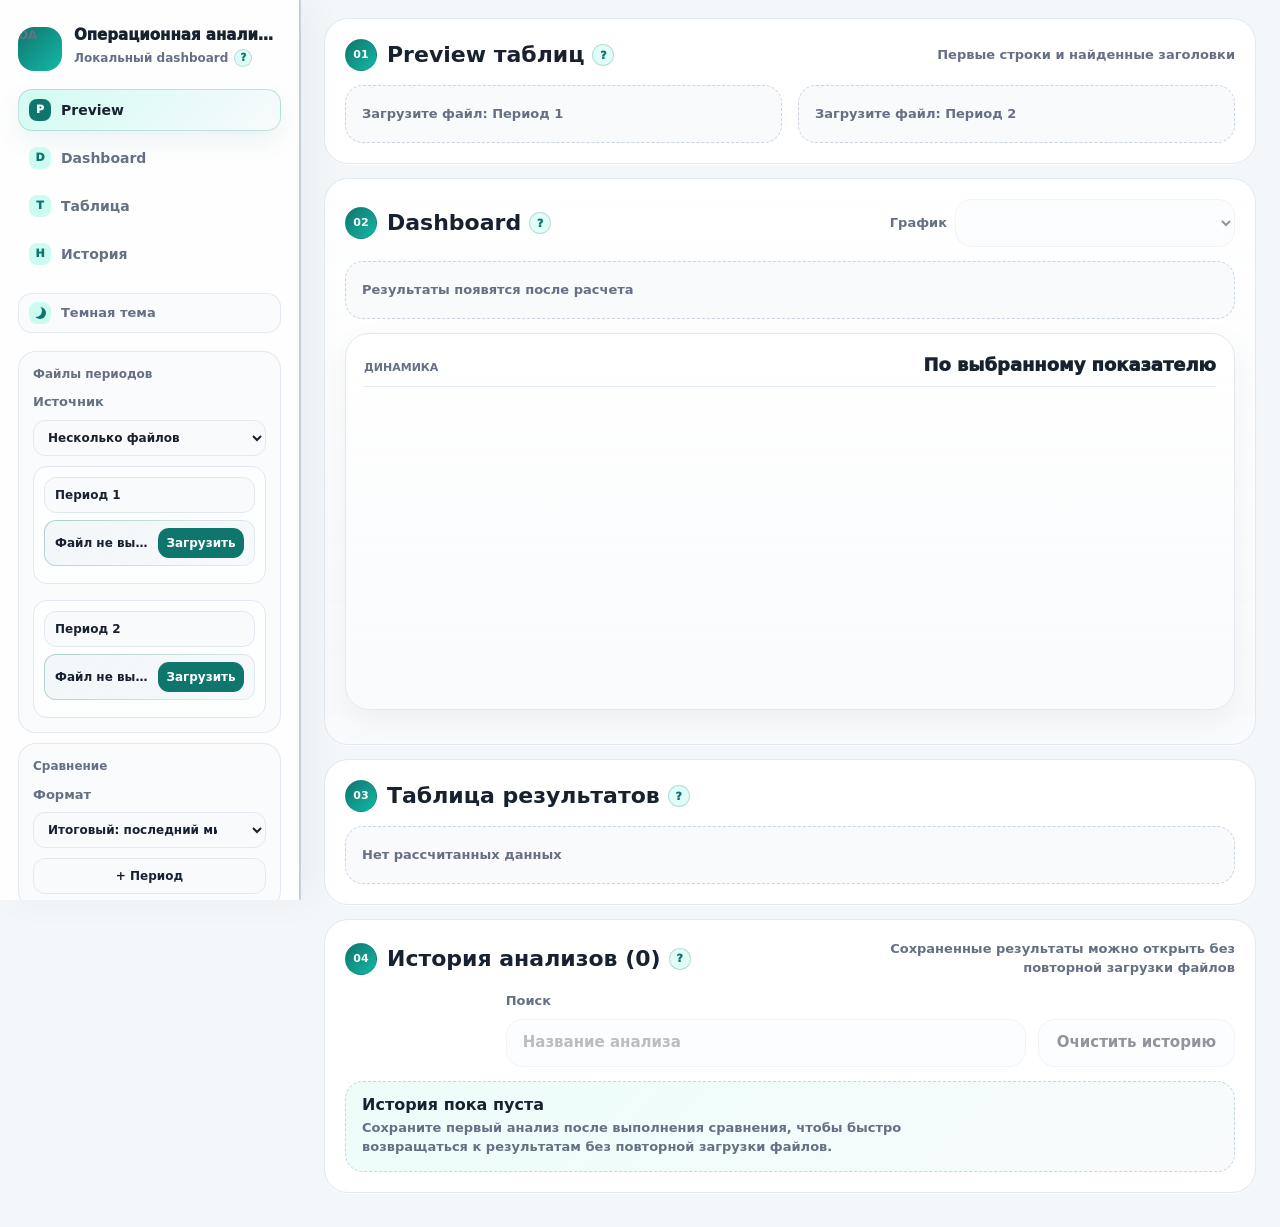
==== index.html @ 6dcdeade "feat(periods): собрал виртуальные периоды из одного файла Добавлен periodBuilder для группировки стр" ====
<!doctype html>
<html lang="ru">
  <head>
    <meta charset="UTF-8" />
    <meta name="viewport" content="width=device-width, initial-scale=1.0" />
    <title>Операционная аналитика</title>
    <script>
      (function () {
        try {
          if (localStorage.getItem("operationalAnalytics.theme") === "dark") {
            document.documentElement.classList.add("theme-dark");
          }
        } catch (_error) {}
      })();
    </script>
    <link rel="stylesheet" href="./style.css" />
    <script src="./vendor/xlsx.full.min.js" defer></script>
    <script src="./vendor/chart.umd.min.js" defer></script>
    <script src="./vendor/exceljs.min.js" defer></script>
    <script src="./src/appState.js" defer></script>
    <script src="./src/historyStore.js" defer></script>
    <script src="./src/normalizers.js" defer></script>
    <script src="./src/excelReader.js" defer></script>
    <script src="./src/periodBuilder.js" defer></script>
    <script src="./src/comparator.js" defer></script>
    <script src="./src/analytics.js" defer></script>
    <script src="./src/exporters.js" defer></script>
    <script src="./src/charts.js" defer></script>
    <script src="./src/ui.js" defer></script>
    <script src="./src/motion.js" defer></script>
    <script src="./src/navigation.js" defer></script>
    <script src="./src/sidebarResize.js" defer></script>
    <script src="./src/theme.js" defer></script>
    <script src="./main.js" defer></script>
  </head>
  <body>
    <div class="app-layout">
      <aside class="app-sidebar" aria-label="Навигация по приложению">
        <div class="sidebar-brand">
          <span class="brand-mark">OA</span>
          <div>
            <strong>Операционная аналитика</strong>
            <span class="sidebar-brand__meta">
              <span>Локальный dashboard</span>
              <button class="sidebar-info-button" type="button" aria-label="О приложении">
                ?
                <span class="sidebar-info-tooltip" role="tooltip">
                  Сравнивайте показатели между несколькими Excel-периодами без загрузки данных в сеть.
                </span>
              </button>
            </span>
          </div>
        </div>

        <nav class="sidebar-nav" aria-label="Разделы">
          <a href="#previewSection" class="sidebar-link">
            <span class="sidebar-link__icon">P</span>
            Preview
          </a>
          <a href="#dashboardSection" class="sidebar-link">
            <span class="sidebar-link__icon">D</span>
            Dashboard
          </a>
          <a href="#resultsSection" class="sidebar-link">
            <span class="sidebar-link__icon">T</span>
            Таблица
          </a>
          <a href="#historySection" class="sidebar-link">
            <span class="sidebar-link__icon">H</span>
            История
          </a>
        </nav>

        <button id="themeToggle" class="theme-toggle" type="button" aria-pressed="false">
          <span class="theme-toggle__icon" aria-hidden="true"></span>
          <span id="themeToggleLabel">Темная тема</span>
        </button>

        <div class="sidebar-control-stack" aria-label="Управление анализом">
          <section class="sidebar-control-card sidebar-upload-card" aria-label="Файлы периодов">
            <span class="sidebar-panel__label">Файлы периодов</span>
            <label class="field sidebar-field">
              <span>Источник</span>
              <select id="periodSourceModeSelect">
                <option value="multiFile">Несколько файлов</option>
                <option value="singleFile">Один файл</option>
              </select>
            </label>
            <div id="periodList" class="period-list sidebar-period-list"></div>
          </section>

          <section class="sidebar-control-card" aria-label="Настройки сравнения">
            <span class="sidebar-panel__label">Сравнение</span>
            <label class="field sidebar-field">
              <span>Формат</span>
              <select id="comparisonModeSelect">
                <option value="endpoint">Итоговый: последний минус первый</option>
                <option value="sequential">Последовательный: каждый к предыдущему</option>
              </select>
            </label>
            <button id="addPeriodButton" class="button button-secondary" type="button">+ Период</button>
          </section>

          <section id="mapperSection" class="sidebar-control-card sidebar-mapping-card" aria-label="Сопоставление колонок">
            <span class="sidebar-panel__label">Сопоставление</span>
            <div id="mapperControls" class="mapper-controls">
              <div class="empty-state">Загрузите периоды для выбора объекта</div>
            </div>

            <div class="metric-toolbar">
              <button id="addMetricButton" class="button button-secondary" type="button" disabled>
                + Показатель
              </button>
            </div>

            <div id="metricList" class="metric-list empty-state">
              После выбора объекта добавьте показатель
            </div>
          </section>

          <section class="sidebar-control-card" aria-label="Расчет и проверки">
            <span class="sidebar-panel__label">Расчет</span>
            <button id="analyzeButton" class="button button-primary" type="button" disabled>
              Сравнить
            </button>
            <div id="warningsPanel" class="data-quality-inline" data-variant="inline-quality">
              Проверок пока нет
            </div>
          </section>

          <section class="sidebar-control-card sidebar-filter-card" aria-label="Глобальные фильтры">
            <span class="sidebar-panel__label">Фильтры</span>
            <label class="field sidebar-field">
              <span>Динамика графика</span>
              <select id="globalImpactFilter" disabled>
                <option value="all">Все изменения</option>
                <option value="good">Только улучшения</option>
                <option value="bad">Только ухудшения</option>
              </select>
            </label>
            <div class="filter-range">
              <label class="field sidebar-field">
                <span>От</span>
                <input id="globalDeltaMinFilter" type="text" inputmode="decimal" placeholder="-10" disabled />
              </label>
              <label class="field sidebar-field">
                <span>До</span>
                <input id="globalDeltaMaxFilter" type="text" inputmode="decimal" placeholder="10" disabled />
              </label>
            </div>
            <label class="field sidebar-field">
              <span>Сотрудник / объект</span>
              <input id="globalObjectSearch" type="text" placeholder="Имя, логин, команда" autocomplete="off" disabled />
            </label>
            <label class="field sidebar-field">
              <span>Подразделение</span>
              <input id="globalDepartmentSearch" type="text" placeholder="Любое поле строки" autocomplete="off" disabled />
            </label>
            <div id="globalFilterStatus" class="filter-status">Фильтры появятся после расчета</div>
            <button id="resetGlobalFiltersButton" class="button button-secondary" type="button" disabled>
              Сбросить фильтры
            </button>
          </section>

          <section class="sidebar-control-card" aria-label="Действия с отчетом">
            <span class="sidebar-panel__label">Отчет</span>
            <div class="results-actions sidebar-actions">
              <button id="exportCsvButton" class="button button-secondary" type="button" disabled>
                CSV
              </button>
              <button id="exportExcelButton" class="button button-secondary" type="button" disabled>
                Excel
              </button>
              <button id="saveAnalysisButton" class="button button-secondary" type="button" disabled>
                Сохранить анализ
              </button>
            </div>
          </section>
        </div>

      </aside>

      <button class="sidebar-resize-handle" type="button" aria-label="Изменить ширину боковой панели"></button>

      <div class="app-main">
        <main class="app-shell">
          <section id="previewSection" class="workspace-section preview-grid" aria-labelledby="previewTitle">
        <div class="section-title section-title--wide">
          <div class="step-heading">
            <span class="step-index">01</span>
            <div class="title-with-help">
              <h2 id="previewTitle">Preview таблиц</h2>
              <button class="help-button" type="button" aria-label="Подсказка: preview таблиц">
                ?
                <span class="help-tooltip" role="tooltip">Проверьте, что заголовки и первые строки считались корректно. Если таблица выглядит странно, проверьте исходный файл.</span>
              </button>
            </div>
          </div>
          <span class="section-subtitle">Первые строки и найденные заголовки</span>
        </div>
        <div id="previewList" class="preview-list"></div>
          </section>

          <section id="dashboardSection" class="workspace-section dashboard-layout" aria-labelledby="dashboardTitle">
        <div class="section-title section-title--wide">
          <div class="step-heading">
            <span class="step-index">02</span>
            <div class="title-with-help">
              <h2 id="dashboardTitle">Dashboard</h2>
              <button class="help-button" type="button" aria-label="Подсказка: dashboard">
                ?
                <span class="help-tooltip" role="tooltip">Здесь показана сводка по расчету: ключевые числа, график, лучшая и худшая динамика. График можно переключать по показателям.</span>
              </button>
            </div>
          </div>
          <label class="field field-inline">
            <span>График</span>
            <select id="chartMetricSelect" disabled></select>
          </label>
        </div>
        <div id="summaryCards" class="summary-grid empty-state">Результаты появятся после расчета</div>
        <div class="chart-panel">
          <div class="chart-panel__header">
            <span>Динамика</span>
            <strong>По выбранному показателю</strong>
          </div>
          <canvas id="deltaChart" height="120"></canvas>
        </div>
        <div id="moversPanel" class="movers-grid"></div>
          </section>

          <section id="resultsSection" class="workspace-section" aria-labelledby="resultsTitle">
        <div class="section-title">
          <div class="step-heading">
            <span class="step-index">03</span>
            <div class="title-with-help">
              <h2 id="resultsTitle">Таблица результатов</h2>
              <button class="help-button" type="button" aria-label="Подсказка: таблица результатов">
                ?
                <span class="help-tooltip" role="tooltip">Детальная таблица по каждому объекту сравнения. Здесь доступны экспорт CSV, Excel и сохранение анализа.</span>
              </button>
            </div>
          </div>
        </div>
        <div id="resultsTable" class="results-panel empty-state">Нет рассчитанных данных</div>
          </section>

          <section id="historySection" class="workspace-section history-layout" aria-labelledby="historyTitle">
        <div class="section-title section-title--wide">
          <div class="step-heading">
            <span class="step-index">04</span>
            <div class="title-with-help">
              <h2 id="historyTitle">История анализов</h2>
              <button class="help-button" type="button" aria-label="Подсказка: история анализов">
                ?
                <span class="help-tooltip" role="tooltip">Сохраняйте готовые анализы, чтобы открывать результаты без повторной загрузки Excel-файлов.</span>
              </button>
            </div>
          </div>
          <span class="section-subtitle">Сохраненные результаты можно открыть без повторной загрузки файлов</span>
        </div>

        <div class="history-toolbar">
          <label class="field history-search-field">
            <span>Поиск</span>
            <input id="historySearchInput" type="text" placeholder="Название анализа" autocomplete="off" />
          </label>
          <button id="clearHistoryButton" class="button button-secondary" type="button" disabled>
            Очистить историю
          </button>
        </div>

        <div id="historyList" class="history-list empty-state">
          Сохраненные анализы появятся здесь после расчета и сохранения результата.
        </div>
          </section>
        </main>
      </div>
    </div>

    <div id="saveAnalysisModal" class="modal-backdrop" hidden>
      <form id="saveAnalysisForm" class="modal-card" role="dialog" aria-modal="true" aria-labelledby="saveAnalysisTitle">
        <div class="modal-header">
          <div>
            <h2 id="saveAnalysisTitle">Сохранить анализ</h2>
            <p id="saveAnalysisDescription">Название поможет быстрее найти результат в истории.</p>
          </div>
          <button id="saveAnalysisCloseButton" class="modal-close" type="button" aria-label="Закрыть">×</button>
        </div>

        <label class="field">
          <span>Название анализа</span>
          <input id="saveAnalysisNameInput" type="text" autocomplete="off" />
        </label>

        <div class="modal-actions">
          <button id="saveAnalysisCancelButton" class="button button-secondary" type="button">Отмена</button>
          <button id="saveAnalysisSubmitButton" class="button button-primary" type="submit">Сохранить</button>
        </div>
      </form>
    </div>
  </body>
</html>
---- style.css ----
:root {
  --bg: #f4f7f9;
  --card: #ffffff;
  --card-soft: #f8fafc;
  --primary: #0f766e;
  --primary-soft: #ccfbf1;
  --primary-bright: #14b8a6;
  --text: #18212f;
  --text-secondary: #667085;
  --border: #e2e8f0;
  --success: #16a34a;
  --danger: #e11d48;
  --warning: #f59e0b;
  --neutral: #94a3b8;
  --radius-xl: 24px;
  --radius-lg: 18px;
  --radius-md: 14px;
  --shadow-soft: 0 18px 44px rgba(24, 33, 47, 0.06);
  --container: 1480px;
  --sidebar-width: 300px;
  --sidebar-min-width: 250px;
  --sidebar-max-width: 420px;
  --ease: 0.16s ease;
  --ease-premium: cubic-bezier(0.22, 1, 0.36, 1);
}

html.theme-dark {
  color-scheme: dark;
  --bg: #0f141b;
  --card: #171d26;
  --card-soft: #111821;
  --primary: #14b8a6;
  --primary-soft: rgba(20, 184, 166, 0.16);
  --primary-bright: #2dd4bf;
  --text: #eef4f8;
  --text-secondary: #9aa8b7;
  --border: rgba(148, 163, 184, 0.22);
  --success: #22c55e;
  --danger: #fb7185;
  --warning: #fbbf24;
  --neutral: #64748b;
  --shadow-soft: 0 18px 44px rgba(0, 0, 0, 0.26);
}

* {
  box-sizing: border-box;
}

html {
  background: var(--bg);
  scroll-behavior: smooth;
  scroll-padding-top: 24px;
}

body {
  min-height: 100vh;
  margin: 0;
  background-color: var(--bg);
  color: var(--text);
  font-family:
    Inter, system-ui, -apple-system, BlinkMacSystemFont, "Segoe UI", sans-serif;
  line-height: 1.45;
  transition:
    background-color 180ms ease,
    color 160ms ease;
}

button,
input,
select {
  font: inherit;
}

button,
label,
select,
input[type="file"],
.sidebar-link {
  transition:
    border-color var(--ease),
    background-color var(--ease),
    box-shadow var(--ease),
    color var(--ease),
    transform var(--ease),
    opacity var(--ease);
}

.app-layout {
  min-height: 100vh;
}

body.is-sidebar-resizing,
body.is-sidebar-resizing * {
  cursor: ew-resize !important;
  user-select: none;
}

.app-sidebar {
  position: fixed;
  inset: 0 auto 0 0;
  z-index: 30;
  display: grid;
  grid-template-rows: auto auto auto auto;
  align-content: start;
  gap: 18px;
  width: var(--sidebar-width);
  min-width: var(--sidebar-min-width);
  max-width: var(--sidebar-max-width);
  padding: 24px 18px;
  border-right: 1px solid rgba(226, 232, 240, 0.92);
  background: rgba(255, 255, 255, 0.86);
  box-shadow: 12px 0 36px rgba(24, 33, 47, 0.04);
  backdrop-filter: blur(18px);
  overflow-x: hidden;
  overflow-y: auto;
  scrollbar-width: thin;
}

.sidebar-resize-handle {
  position: fixed;
  top: 0;
  left: calc(var(--sidebar-width) - 10px);
  z-index: 39;
  width: 20px;
  height: 100vh;
  padding: 0;
  border: 0;
  background: transparent;
  cursor: ew-resize;
  touch-action: none;
}

.sidebar-resize-handle::before {
  content: "";
  position: absolute;
  inset: 0 auto 0 9px;
  width: 2px;
  height: 100%;
  border-radius: 999px;
  background: rgba(148, 163, 184, 0.42);
  transition:
    background-color 180ms ease,
    opacity 180ms ease,
    width 180ms ease;
}

.sidebar-resize-handle:hover::before,
.sidebar-resize-handle:focus-visible::before,
body.is-sidebar-resizing .sidebar-resize-handle::before {
  width: 3px;
  opacity: 1;
  background: rgba(15, 118, 110, 0.72);
}

.app-main {
  min-width: 0;
  margin-left: var(--sidebar-width);
}

.sidebar-brand {
  position: relative;
  display: grid;
  grid-template-columns: 44px minmax(0, 1fr);
  gap: 12px;
  align-items: center;
  min-width: 0;
}

.brand-mark {
  display: inline-grid;
  place-items: center;
  width: 44px;
  height: 44px;
  border-radius: 16px;
  background: linear-gradient(135deg, var(--primary), var(--primary-bright));
  color: #ffffff;
  font-size: 13px;
  font-weight: 950;
  letter-spacing: 0.02em;
}

.sidebar-brand strong,
.sidebar-brand span {
  display: block;
  overflow: hidden;
  text-overflow: ellipsis;
  white-space: nowrap;
}

.sidebar-brand strong {
  color: var(--text);
  font-size: 15px;
  font-weight: 950;
  line-height: 1.15;
}

.sidebar-brand span {
  margin-top: 3px;
  color: var(--text-secondary);
  font-size: 12px;
  font-weight: 750;
}

.sidebar-brand__meta {
  display: inline-flex !important;
  align-items: center;
  gap: 6px;
  max-width: 100%;
  margin-top: 3px;
  overflow: visible !important;
  white-space: nowrap;
}

.sidebar-brand__meta > span {
  min-width: 0;
  margin-top: 0;
}

.sidebar-info-button {
  display: inline-grid;
  flex: 0 0 auto;
  place-items: center;
  width: 18px;
  height: 18px;
  padding: 0;
  border: 1px solid rgba(15, 118, 110, 0.22);
  border-radius: 50%;
  background: rgba(204, 251, 241, 0.68);
  color: var(--primary);
  font-size: 10px;
  font-weight: 950;
  line-height: 1;
  cursor: help;
}

.sidebar-info-button:hover,
.sidebar-info-button:focus-visible {
  border-color: rgba(15, 118, 110, 0.34);
  background: var(--primary-soft);
  box-shadow: 0 0 0 4px rgba(15, 118, 110, 0.08);
  outline: none;
}

.sidebar-info-tooltip {
  position: absolute;
  top: calc(100% + 9px);
  left: 0;
  right: 0;
  z-index: 45;
  display: block;
  width: 100%;
  max-width: 100%;
  margin-top: 0 !important;
  padding: 10px 12px;
  border: 1px solid rgba(226, 232, 240, 0.95);
  border-radius: 14px;
  background: rgba(255, 255, 255, 0.98);
  box-shadow: 0 16px 34px rgba(24, 33, 47, 0.12);
  color: var(--text-secondary);
  font-size: 12px;
  font-weight: 750;
  line-height: 1.4;
  opacity: 0;
  overflow: visible !important;
  pointer-events: none;
  text-align: left;
  text-overflow: clip !important;
  transform: translateY(-4px);
  white-space: normal !important;
  transition:
    opacity 180ms var(--ease-premium),
    transform 180ms var(--ease-premium);
}

.sidebar-info-button:hover .sidebar-info-tooltip,
.sidebar-info-button:focus .sidebar-info-tooltip,
.sidebar-info-button:focus-visible .sidebar-info-tooltip {
  opacity: 1;
  transform: translateY(0);
}

.sidebar-nav {
  display: grid;
  align-content: start;
  gap: 6px;
  min-width: 0;
}

.sidebar-link {
  display: flex;
  align-items: center;
  gap: 10px;
  min-height: 42px;
  padding: 9px 10px;
  border: 1px solid transparent;
  border-radius: 14px;
  color: var(--text-secondary);
  font-size: 14px;
  font-weight: 850;
  text-decoration: none;
}

.sidebar-link:hover,
.sidebar-link:focus-visible {
  transform: translateY(-1px);
  border-color: rgba(226, 232, 240, 0.96);
  background: var(--card-soft);
  color: var(--text);
  outline: none;
}

.sidebar-link.is-active {
  border-color: rgba(15, 118, 110, 0.2);
  background: linear-gradient(135deg, rgba(204, 251, 241, 0.9), rgba(248, 250, 252, 0.96));
  color: var(--text);
  box-shadow: 0 10px 24px rgba(15, 118, 110, 0.08);
}

.sidebar-link__icon {
  display: inline-grid;
  flex: 0 0 auto;
  place-items: center;
  width: 22px;
  height: 22px;
  border-radius: 8px;
  background: var(--primary-soft);
  color: var(--primary);
  font-size: 11px;
  font-weight: 950;
}

.sidebar-link.is-active .sidebar-link__icon {
  background: var(--primary);
  color: #ffffff;
}

.theme-toggle {
  display: flex;
  align-items: center;
  gap: 10px;
  min-width: 0;
  min-height: 40px;
  padding: 8px 10px;
  border: 1px solid rgba(226, 232, 240, 0.92);
  border-radius: 14px;
  background: rgba(248, 250, 252, 0.82);
  color: var(--text-secondary);
  font-size: 13px;
  font-weight: 850;
  cursor: pointer;
}

.theme-toggle:hover,
.theme-toggle:focus-visible {
  transform: translateY(-1px);
  border-color: rgba(15, 118, 110, 0.24);
  background: var(--card-soft);
  color: var(--text);
  outline: none;
}

.theme-toggle__icon {
  position: relative;
  display: inline-grid;
  flex: 0 0 auto;
  place-items: center;
  width: 22px;
  height: 22px;
  border-radius: 8px;
  background: var(--primary-soft);
  color: var(--primary);
}

.theme-toggle__icon::before {
  content: "";
  width: 12px;
  height: 12px;
  border-radius: 50%;
  background: transparent;
  box-shadow: inset -4px -2px 0 0 currentColor;
}

.theme-toggle[data-theme="dark"] .theme-toggle__icon::before {
  width: 10px;
  height: 10px;
  background: currentColor;
  box-shadow:
    0 -6px 0 -4px currentColor,
    0 6px 0 -4px currentColor,
    6px 0 0 -4px currentColor,
    -6px 0 0 -4px currentColor;
}

.sidebar-control-stack {
  display: grid;
  gap: 10px;
  min-width: 0;
}

.sidebar-control-card {
  display: grid;
  gap: 10px;
  min-width: 0;
  padding: 14px;
  border: 1px solid rgba(226, 232, 240, 0.92);
  border-radius: 18px;
  background: rgba(248, 250, 252, 0.82);
}

.sidebar-field {
  gap: 6px;
}

.sidebar-control-card select,
.sidebar-control-card input[type="text"] {
  min-height: 36px;
  padding: 7px 32px 7px 10px;
  border-radius: 12px;
  font-size: 12px;
  font-weight: 760;
}

.sidebar-control-card .button {
  width: 100%;
  min-height: 36px;
  padding: 8px 10px;
  border-radius: 12px;
  font-size: 12px;
}

.sidebar-actions {
  display: grid;
  justify-content: stretch;
  gap: 8px;
  scroll-margin-top: 24px;
}

.sidebar-actions .button {
  min-height: 36px;
}

.sidebar-control-card .data-quality-inline {
  min-height: 0;
  padding: 10px 12px;
  border-radius: 14px;
  font-size: 12px;
}

.filter-range {
  display: grid;
  grid-template-columns: repeat(2, minmax(0, 1fr));
  gap: 8px;
}

.filter-status {
  min-height: 34px;
  padding: 8px 10px;
  border: 1px solid rgba(226, 232, 240, 0.9);
  border-radius: 12px;
  background: rgba(255, 255, 255, 0.72);
  color: var(--text-secondary);
  font-size: 12px;
  font-weight: 850;
}

.sidebar-upload-card {
  gap: 10px;
  overflow: hidden;
}

.sidebar-period-list {
  display: grid;
  grid-template-columns: 1fr;
  gap: 8px;
  min-width: 0;
}

.sidebar-upload-card .sidebar-period-list {
  width: 100%;
  min-width: 0;
  grid-template-columns: minmax(0, 1fr);
}

.sidebar-upload-card .period-card {
  position: relative;
  gap: 7px;
  min-width: 0;
  padding: 10px;
  border-radius: 14px;
  background: rgba(255, 255, 255, 0.72);
  overflow: hidden;
}

.sidebar-upload-card .period-card__top {
  align-items: center;
  justify-content: flex-end;
  gap: 8px;
}

.sidebar-upload-card .period-remove {
  width: 22px;
  height: 22px;
  border-radius: 9px;
  font-size: 10px;
}

.sidebar-upload-card .period-name-field {
  gap: 4px;
}

.sidebar-upload-card .period-name-field span {
  display: none;
  font-size: 11px;
}

.sidebar-upload-card .period-name-field input {
  min-height: 36px;
  min-width: 0;
  padding: 7px 10px;
  border-radius: 12px;
  font-size: 12px;
  font-weight: 760;
}

.sidebar-upload-card .file-drop {
  width: 100%;
  min-width: 0;
  grid-template-columns: minmax(0, 1fr) auto;
  align-items: center;
  gap: 7px;
  min-height: 0;
  padding: 7px 10px;
  border-radius: 12px;
  background:
    linear-gradient(rgba(248, 250, 252, 0.92), rgba(248, 250, 252, 0.92)) padding-box,
    linear-gradient(135deg, rgba(15, 118, 110, 0.34), rgba(226, 232, 240, 0.84)) border-box;
}

.sidebar-upload-card .file-drop--compact .file-drop__label {
  display: none;
}

.sidebar-upload-card .file-drop__hint {
  display: none;
}

.sidebar-upload-card .file-drop strong {
  grid-column: 1;
  grid-row: 1;
  min-width: 0;
  overflow: hidden;
  font-size: 12px;
  font-weight: 760;
  line-height: 1.25;
  text-overflow: ellipsis;
  white-space: nowrap;
}

.sidebar-upload-card .file-drop__button {
  grid-column: 2;
  grid-row: 1;
  min-height: 30px;
  padding: 6px 10px;
  border-radius: 11px;
  font-size: 12px;
  max-width: 86px;
  overflow: hidden;
  text-overflow: ellipsis;
  box-shadow: none;
  white-space: nowrap;
}

.sidebar-upload-card .period-file-actions {
  justify-content: flex-end;
}

.sidebar-upload-card .file-clear-button {
  position: relative;
  display: inline-grid;
  place-items: center;
  width: 24px;
  min-width: 24px;
  height: 24px;
  min-height: 24px;
  padding: 0;
  border-color: #ffe4e6;
  border-radius: 9px;
  background: #fff1f2;
  color: var(--danger);
  font-size: 0;
  line-height: 0;
  overflow: hidden;
}

.sidebar-upload-card .file-clear-button::before,
.sidebar-upload-card .file-clear-button::after {
  content: "";
  position: absolute;
  top: 50%;
  left: 50%;
  width: 10px;
  height: 2px;
  border-radius: 999px;
  background: currentColor;
}

.sidebar-upload-card .file-clear-button::before {
  transform: translate(-50%, -50%) rotate(45deg);
}

.sidebar-upload-card .file-clear-button::after {
  transform: translate(-50%, -50%) rotate(-45deg);
}

.sidebar-upload-card .file-clear-button:disabled {
  display: none;
}

.sidebar-mapping-card {
  gap: 9px;
  overflow: hidden;
}

.sidebar-mapping-card .mapper-controls {
  grid-template-columns: minmax(0, 1fr);
  gap: 7px;
  min-width: 0;
}

.sidebar-mapping-card .field {
  gap: 4px;
  min-width: 0;
}

.sidebar-mapping-card .field span,
.sidebar-mapping-card .metric-name span {
  overflow: hidden;
  color: var(--text-secondary);
  font-size: 11px;
  font-weight: 850;
  line-height: 1.25;
  text-overflow: ellipsis;
  white-space: nowrap;
}

.sidebar-mapping-card select {
  min-height: 36px;
  min-width: 0;
  padding: 7px 32px 7px 10px;
  border-radius: 12px;
  font-size: 12px;
  font-weight: 760;
}

.sidebar-mapping-card .metric-toolbar {
  display: block;
  grid-column: auto;
}

.sidebar-mapping-card .metric-toolbar .button {
  width: 100%;
  min-height: 36px;
  padding: 8px 10px;
  border-radius: 12px;
  font-size: 12px;
}

.sidebar-mapping-card .metric-list {
  gap: 7px;
  min-width: 0;
}

.sidebar-mapping-card .metric-list:not(.empty-state) {
  max-height: min(420px, 45vh);
  padding-right: 2px;
  overflow: auto;
  overscroll-behavior: contain;
  scrollbar-width: thin;
}

.sidebar-mapping-card .empty-state {
  min-height: 0;
  padding: 9px 10px;
  border-radius: 12px;
  font-size: 12px;
  line-height: 1.35;
}

.sidebar-mapping-card .metric-row,
.sidebar-mapping-card .metric-row--multi {
  position: relative;
  grid-template-columns: minmax(0, 1fr);
  gap: 7px;
  padding: 10px;
  border-radius: 14px;
  background: rgba(255, 255, 255, 0.72);
  box-shadow: none;
}

.sidebar-mapping-card .metric-row:hover {
  --hover-y: 0px;
  transform: none;
  box-shadow: none;
}

.sidebar-mapping-card .metric-columns {
  grid-template-columns: minmax(0, 1fr);
  gap: 7px;
}

.sidebar-mapping-card .metric-name {
  gap: 5px;
  padding-right: 38px;
}

.sidebar-mapping-card .metric-name strong {
  min-height: 34px;
  padding: 8px 9px;
  border-radius: 12px;
  background: rgba(204, 251, 241, 0.72);
  font-size: 12px;
  line-height: 1.25;
}

.sidebar-mapping-card .icon-button {
  position: absolute;
  top: 10px;
  right: 10px;
  width: 28px;
  height: 28px;
  border-radius: 12px;
  font-size: 16px;
}

.sidebar-mapping-card .metric-row--invalid {
  border-color: #fecdd3;
  background: #fff7f8;
}

.sidebar-mapping-card .metric-row--invalid .metric-name strong {
  border-color: #fecdd3;
  background: #fff1f2;
  color: #9f1239;
}

.sidebar-panel {
  display: grid;
  gap: 10px;
  min-width: 0;
  padding: 14px;
  border: 1px solid rgba(226, 232, 240, 0.92);
  border-radius: 18px;
  background: var(--card-soft);
}

.sidebar-panel__label {
  color: var(--text-secondary);
  font-size: 12px;
  font-weight: 850;
}

.app-header {
  display: grid;
  grid-template-columns: minmax(0, 1fr);
  gap: 22px;
  width: min(var(--container), calc(100% - 48px));
  margin: 0 auto;
  padding: 30px 0 18px;
}

.hero-copy {
  min-width: 0;
}

.eyebrow,
.section-kicker {
  margin: 0;
  color: var(--text-secondary);
  font-size: 13px;
  font-weight: 800;
  letter-spacing: 0.06em;
  text-transform: uppercase;
}

.app-header h1 {
  max-width: 920px;
  margin: 4px 0 0;
  font-size: clamp(34px, 4vw, 44px);
  line-height: 1;
  letter-spacing: 0;
}

.hero-lead {
  max-width: 720px;
  margin: 12px 0 0;
  color: var(--text-secondary);
  font-size: clamp(15px, 1.45vw, 18px);
  line-height: 1.45;
}

.hero-panel {
  align-self: end;
  display: grid;
  gap: 12px;
  padding: 22px;
  border: 1px solid rgba(226, 232, 240, 0.9);
  border-radius: var(--radius-xl);
  background: rgba(255, 255, 255, 0.76);
  box-shadow: var(--shadow-soft);
  backdrop-filter: blur(18px);
}

.hero-panel__label {
  color: var(--text-secondary);
  font-size: 13px;
  font-weight: 700;
}

.header-status {
  display: inline-flex;
  align-items: center;
  min-height: 44px;
  width: fit-content;
  max-width: 100%;
  padding: 10px 16px;
  border: 1px solid var(--border);
  border-radius: 999px;
  background: var(--card-soft);
  color: var(--text-secondary);
  font-size: 14px;
  font-weight: 750;
}

.header-status::before {
  content: "";
  width: 8px;
  height: 8px;
  margin-right: 9px;
  border-radius: 50%;
  background: var(--neutral);
}

.header-status.ok {
  color: var(--success);
}

.header-status.ok::before {
  background: var(--success);
  box-shadow: 0 0 0 5px rgba(22, 163, 74, 0.12);
}

.header-status.error {
  color: var(--danger);
}

.header-status.error::before {
  background: var(--danger);
  box-shadow: 0 0 0 5px rgba(225, 29, 72, 0.12);
}

.app-shell {
  display: grid;
  gap: 14px;
  width: min(var(--container), calc(100% - 48px));
  margin: 18px auto 34px;
}

.workspace-section {
  position: relative;
  display: grid;
  gap: 14px;
  scroll-margin-top: 24px;
  padding: clamp(14px, 1.6vw, 20px);
  border: 1px solid rgba(226, 232, 240, 0.95);
  border-radius: var(--radius-xl);
  background: rgba(255, 255, 255, 0.92);
  box-shadow: 0 1px 0 rgba(255, 255, 255, 0.7);
  transition:
    border-color 160ms ease,
    box-shadow 160ms ease,
    background-color 160ms ease;
}

.workspace-section:hover {
  border-color: #cbd5e1;
}

.workspace-section:has(.help-button:hover),
.workspace-section:has(.help-button:focus-visible) {
  z-index: 25;
}

.section-anchor {
  display: block;
  width: 100%;
  height: 1px;
  scroll-margin-top: 24px;
}

.section-title {
  position: relative;
  z-index: 30;
  display: flex;
  align-items: center;
  justify-content: space-between;
  gap: 12px;
  min-width: 0;
}

.section-title--wide {
  grid-column: 1 / -1;
}

.step-heading {
  display: flex;
  align-items: center;
  gap: 10px;
  min-width: 0;
}

.title-with-help {
  display: flex;
  align-items: center;
  gap: 8px;
  min-width: 0;
}

.step-index {
  display: inline-grid;
  flex: 0 0 auto;
  place-items: center;
  width: 32px;
  height: 32px;
  border: 1px solid rgba(15, 118, 110, 0.28);
  border-radius: 50%;
  background: linear-gradient(135deg, var(--primary) 0%, var(--primary-bright) 100%);
  color: #ffffff;
  font-size: 11px;
  font-weight: 900;
}

.section-title h2 {
  margin: 0;
  font-size: clamp(18px, 2vw, 22px);
  line-height: 1.05;
  letter-spacing: 0;
}

.help-button {
  position: relative;
  z-index: 35;
  display: inline-grid;
  flex: 0 0 auto;
  place-items: center;
  width: 22px;
  height: 22px;
  border: 1px solid rgba(15, 118, 110, 0.22);
  border-radius: 50%;
  background: rgba(204, 251, 241, 0.58);
  color: var(--primary);
  font-size: 11px;
  font-weight: 950;
  line-height: 1;
  cursor: help;
}

.help-button:hover,
.help-button:focus-visible {
  transform: translateY(-1px);
  border-color: rgba(15, 118, 110, 0.34);
  background: var(--primary-soft);
  box-shadow: 0 10px 24px rgba(15, 118, 110, 0.1);
  outline: none;
}

.help-tooltip {
  position: absolute;
  top: calc(100% + 12px);
  left: 50%;
  z-index: 120;
  width: min(320px, calc(100vw - 56px));
  padding: 12px 14px;
  border: 1px solid rgba(226, 232, 240, 0.95);
  border-radius: 16px;
  background: var(--card);
  box-shadow: 0 18px 42px rgba(24, 33, 47, 0.13);
  color: var(--text-secondary);
  font-size: 13px;
  font-weight: 750;
  line-height: 1.4;
  opacity: 0;
  pointer-events: none;
  text-align: left;
  transform: translate(-50%, -4px);
  transition:
    opacity 180ms var(--ease-premium),
    transform 180ms var(--ease-premium);
}

.help-tooltip::before {
  content: "";
  position: absolute;
  top: -6px;
  left: 50%;
  width: 10px;
  height: 10px;
  border-left: 1px solid rgba(226, 232, 240, 0.95);
  border-top: 1px solid rgba(226, 232, 240, 0.95);
  background: var(--card);
  transform: translateX(-50%) rotate(45deg);
}

.help-button:hover .help-tooltip,
.help-button:focus .help-tooltip,
.help-button:focus-visible .help-tooltip {
  opacity: 1;
  transform: translate(-50%, 0);
}

.section-subtitle {
  max-width: 420px;
  color: var(--text-secondary);
  font-size: 13px;
  font-weight: 650;
  text-align: right;
}

.upload-grid,
.preview-grid {
  grid-template-columns: repeat(2, minmax(0, 1fr));
}

.upload-grid .section-title {
  grid-column: 1 / -1;
}

.period-toolbar,
.period-list,
.preview-list,
.metric-toolbar {
  grid-column: 1 / -1;
}

.period-toolbar,
.metric-toolbar {
  display: flex;
  align-items: end;
  justify-content: space-between;
  gap: 16px;
}

.comparison-mode-field {
  width: min(100%, 440px);
}

.period-list,
.preview-list {
  display: grid;
  grid-template-columns: repeat(auto-fit, minmax(280px, 1fr));
  gap: 16px;
}

.period-card {
  display: grid;
  gap: 14px;
  min-width: 0;
  padding: 18px;
  border: 1px solid var(--border);
  border-radius: var(--radius-lg);
  background: var(--card-soft);
  transition:
    border-color 160ms ease,
    background-color 160ms ease;
}

.period-card:hover {
  border-color: #cbd5e1;
  background: #fff;
}

.period-card__top {
  display: flex;
  align-items: center;
  justify-content: space-between;
  gap: 12px;
}

.period-badge {
  display: inline-grid;
  place-items: center;
  width: 38px;
  height: 38px;
  border-radius: 14px;
  background: linear-gradient(135deg, var(--primary), var(--primary-bright));
  color: #ffffff;
  font-size: 13px;
  font-weight: 950;
}

.period-remove {
  display: inline-grid;
  place-items: center;
  width: 38px;
  height: 38px;
  border: 1px solid #ffe4e6;
  border-radius: 14px;
  background: #fff1f2;
  color: var(--danger);
  font-size: 20px;
  font-weight: 850;
  cursor: pointer;
}

.period-remove:hover {
  background: #ffe4e6;
}

.period-name-field input {
  background: #fff;
}

.file-drop {
  position: relative;
  display: grid;
  align-content: start;
  gap: 12px;
  min-height: 184px;
  padding: 26px;
  border: 1px solid transparent;
  border-radius: var(--radius-lg);
  background:
    linear-gradient(var(--card-soft), var(--card-soft)) padding-box,
    linear-gradient(135deg, rgba(15, 118, 110, 0.55), rgba(226, 232, 240, 0.92)) border-box;
  cursor: pointer;
}

.file-drop--compact {
  min-height: 168px;
  padding: 20px;
}

.file-drop--compact .file-drop__label {
  font-size: 20px;
}

.file-drop:hover {
  border-color: rgba(15, 118, 110, 0.75);
  background:
    linear-gradient(#fff, #fff) padding-box,
    linear-gradient(135deg, rgba(15, 118, 110, 0.78), rgba(226, 232, 240, 0.96)) border-box;
}

.file-drop:focus-within {
  box-shadow: 0 0 0 4px rgba(15, 118, 110, 0.14);
}

.file-drop input {
  position: absolute;
  inset: 0;
  z-index: 3;
  width: 100%;
  height: 100%;
  opacity: 0;
  cursor: pointer;
}

.file-drop__button {
  position: relative;
  z-index: 1;
  display: inline-flex;
  align-items: center;
  justify-content: center;
  width: fit-content;
  min-height: 40px;
  padding: 9px 14px;
  border-radius: 14px;
  background: var(--primary);
  color: #fff;
  font-size: 14px;
  font-weight: 800;
  box-shadow: 0 10px 24px rgba(15, 118, 110, 0.18);
}

.file-drop__label {
  position: relative;
  z-index: 1;
  font-size: 24px;
  font-weight: 900;
  letter-spacing: 0;
}

.file-drop__hint {
  position: relative;
  z-index: 1;
  color: var(--text-secondary);
  font-size: 15px;
}

.file-drop strong {
  position: relative;
  z-index: 1;
  display: block;
  max-width: 100%;
  overflow: hidden;
  color: var(--text);
  font-size: 14px;
  font-weight: 800;
  text-overflow: ellipsis;
  white-space: nowrap;
}

.period-file-actions {
  display: flex;
  justify-content: flex-end;
}

.file-clear-button {
  min-height: 42px;
  padding: 10px 14px;
  border-radius: 14px;
  font-size: 14px;
}

.preview-panel,
.results-panel,
.warnings-panel,
.chart-panel {
  min-width: 0;
}

.preview-panel,
.results-panel {
  overflow: hidden;
  border: 1px solid var(--border);
  border-radius: var(--radius-lg);
  background: rgba(255, 255, 255, 0.96);
  box-shadow: 0 1px 0 rgba(255, 255, 255, 0.72);
  transition:
    transform 220ms var(--ease-premium),
    border-color 160ms ease,
    box-shadow 160ms ease,
    background-color 160ms ease;
}

.preview-panel:hover,
.results-panel:hover {
  --hover-y: -1px;
  transform: translateY(-1px);
  border-color: #cbd5e1;
  box-shadow: 0 14px 32px rgba(24, 33, 47, 0.045);
}

.table-meta {
  display: flex;
  flex-wrap: wrap;
  gap: 6px;
  padding: 10px 12px;
  border-bottom: 1px solid var(--border);
  background: var(--card-soft);
  color: var(--text-secondary);
  font-size: 12px;
  font-weight: 700;
}

.table-meta span {
  display: inline-flex;
  align-items: center;
  min-height: 24px;
  padding: 4px 8px;
  border-radius: 999px;
  background: var(--card);
}

.table-scroll {
  max-height: 420px;
  overflow: auto;
  overscroll-behavior: contain;
  scroll-behavior: smooth;
  scrollbar-color: #cbd5e1 transparent;
  scrollbar-width: thin;
}

.results-panel .table-scroll {
  max-height: min(70vh, 720px);
  background: #fff;
}

.results-panel .table-meta {
  padding: 10px 14px;
  background:
    linear-gradient(180deg, rgba(248, 250, 252, 0.96), rgba(255, 255, 255, 0.92));
}

.results-panel .table-meta span {
  min-height: 24px;
  padding: 4px 9px;
  border: 1px solid rgba(226, 232, 240, 0.86);
  font-size: 12px;
  font-weight: 850;
}

.table-scroll::-webkit-scrollbar {
  width: 10px;
  height: 10px;
}

.table-scroll::-webkit-scrollbar-thumb {
  border: 3px solid transparent;
  border-radius: 999px;
  background: #cbd5e1;
  background-clip: padding-box;
}

.table-scroll::-webkit-scrollbar-track {
  background: transparent;
}

table {
  width: 100%;
  border-collapse: separate;
  border-spacing: 0;
  font-size: 14px;
}

.preview-table,
.results-table {
  width: max-content;
  min-width: 100%;
  table-layout: auto;
}

.results-table {
  font-size: 13px;
}

th,
td {
  max-width: 300px;
  padding: 10px 12px;
  border-bottom: 1px solid rgba(226, 232, 240, 0.86);
  border-right: 1px solid rgba(226, 232, 240, 0.72);
  text-align: left;
  vertical-align: middle;
}

th:last-child,
td:last-child {
  border-right: 0;
}

.preview-table th,
.preview-table td,
.results-table th,
.results-table td {
  max-width: none;
  overflow-wrap: normal;
  white-space: nowrap;
}

.results-table th,
.results-table td {
  padding: 9px 11px;
  border-bottom-color: rgba(226, 232, 240, 0.78);
  border-right-color: rgba(226, 232, 240, 0.64);
}

.preview-table th:first-child,
.preview-table td:first-child,
.results-table th:first-child,
.results-table td:first-child {
  min-width: max-content;
  font-weight: 800;
}

.results-table th:first-child,
.results-table td:first-child {
  position: sticky;
  left: 0;
  min-width: 220px;
  max-width: 360px;
  background: #fff;
  box-shadow: 1px 0 0 rgba(226, 232, 240, 0.84);
}

.results-table th:first-child {
  z-index: 4;
}

.results-table td:first-child {
  z-index: 1;
  overflow: hidden;
  color: var(--text);
  text-overflow: ellipsis;
}

th {
  position: sticky;
  top: 0;
  z-index: 2;
  background: rgba(248, 250, 252, 0.96);
  color: var(--text-secondary);
  font-size: 11px;
  font-weight: 900;
  letter-spacing: 0.04em;
  text-transform: uppercase;
  backdrop-filter: blur(12px);
}

.results-table th {
  background: rgba(248, 250, 252, 0.98);
  letter-spacing: 0;
}

.results-table th:not(:first-child),
.results-table td.number,
.results-table td.warn-text {
  text-align: right;
}

.th-subtitle {
  display: block;
  margin-top: 3px;
  color: var(--neutral);
  font-size: 10px;
  font-weight: 800;
  letter-spacing: 0;
  text-transform: none;
}

td {
  color: var(--text);
  overflow-wrap: anywhere;
}

tbody tr:nth-child(even) td {
  background: rgba(248, 250, 252, 0.55);
}

.results-table tbody tr:nth-child(even) td:first-child {
  background: rgba(248, 250, 252, 0.98);
}

tbody tr:hover td {
  background: #f0fdfa;
}

.results-table tbody tr:hover td:first-child {
  background: #f0fdfa;
}

.results-table tbody td {
  transition: background-color 160ms ease;
}

tbody tr:last-child td {
  border-bottom: 0;
}

.mapper-grid {
  grid-template-columns: 1fr;
}

.mapper-controls {
  display: grid;
  grid-template-columns: repeat(auto-fit, minmax(220px, 1fr));
  gap: 16px;
  align-items: end;
}

.field {
  display: grid;
  gap: 8px;
}

.field span,
.metric-name span {
  color: var(--text-secondary);
  font-size: 13px;
  font-weight: 800;
}

.field-inline {
  grid-template-columns: auto minmax(180px, 280px);
  align-items: center;
}

select,
input[type="text"] {
  width: 100%;
  min-height: 48px;
  padding: 11px 42px 11px 16px;
  border: 1px solid var(--border);
  border-radius: 16px;
  background: var(--card-soft);
  color: var(--text);
  font-size: 15px;
  font-weight: 650;
  outline: none;
}

select:hover,
input[type="text"]:hover {
  border-color: #cbd5e1;
  background: #fff;
}

select:focus,
input[type="text"]:focus {
  border-color: var(--primary);
  background: #fff;
  box-shadow: 0 0 0 4px rgba(15, 118, 110, 0.16);
}

select:disabled,
button:disabled,
input:disabled {
  cursor: not-allowed;
  opacity: 0.48;
}

.button {
  min-height: 48px;
  padding: 12px 18px;
  border: 1px solid transparent;
  border-radius: 16px;
  font-size: 15px;
  font-weight: 900;
  cursor: pointer;
}

.button:hover:not(:disabled) {
  transform: translateY(-1px);
}

.button:active:not(:disabled),
.icon-button:active,
.period-remove:active {
  transform: translateY(0) scale(0.99);
}

.button-primary {
  background: linear-gradient(135deg, var(--primary) 0%, var(--primary-bright) 100%);
  color: #ffffff;
  box-shadow: 0 10px 24px rgba(15, 118, 110, 0.2);
}

.button-primary:hover:not(:disabled) {
  box-shadow: 0 14px 34px rgba(15, 118, 110, 0.28);
}

.button-secondary {
  border-color: var(--border);
  background: var(--card-soft);
  color: var(--text);
}

.button-secondary:hover:not(:disabled) {
  border-color: #cbd5e1;
  background: #fff;
  box-shadow: 0 10px 24px rgba(24, 33, 47, 0.06);
}

.button:focus-visible,
.icon-button:focus-visible,
.period-remove:focus-visible,
.modal-close:focus-visible {
  outline: 3px solid rgba(15, 118, 110, 0.18);
  outline-offset: 3px;
}

.metric-list {
  display: grid;
  gap: 14px;
}

.metric-row {
  display: grid;
  grid-template-columns: minmax(220px, 0.8fr) minmax(220px, 1fr) minmax(220px, 1fr) auto;
  gap: 14px;
  align-items: end;
  padding: 18px;
  border: 1px solid var(--border);
  border-radius: var(--radius-lg);
  background: var(--card-soft);
  transition:
    transform 220ms var(--ease-premium),
    border-color 160ms ease,
    background-color 160ms ease,
    box-shadow 160ms ease;
}

.metric-row--multi {
  grid-template-columns: minmax(220px, 0.55fr) minmax(0, 1.45fr) auto;
  align-items: start;
}

.metric-columns {
  display: grid;
  grid-template-columns: repeat(auto-fit, minmax(190px, 1fr));
  gap: 14px;
  min-width: 0;
}

.metric-row:hover {
  --hover-y: -2px;
  transform: translateY(-2px);
  border-color: #cbd5e1;
  background: #fff;
  box-shadow: 0 14px 32px rgba(24, 33, 47, 0.05);
}

.metric-row--invalid {
  border-color: #fecdd3;
  background: #fff1f2;
}

.metric-row--invalid .metric-name strong {
  border-color: #fecdd3;
  background: #ffe4e6;
}

.metric-name {
  display: grid;
  gap: 8px;
}

.metric-name strong {
  display: block;
  min-height: 48px;
  padding: 12px 16px;
  border: 1px solid rgba(15, 118, 110, 0.26);
  border-radius: 16px;
  background: var(--primary-soft);
  overflow: hidden;
  color: var(--text);
  font-size: 15px;
  font-weight: 900;
  text-overflow: ellipsis;
  white-space: nowrap;
}

.icon-button {
  display: inline-grid;
  place-items: center;
  width: 48px;
  height: 48px;
  border: 1px solid #ffe4e6;
  border-radius: 16px;
  background: #fff1f2;
  color: var(--danger);
  font-size: 22px;
  font-weight: 800;
  cursor: pointer;
}

.icon-button:hover {
  transform: translateY(-1px);
  background: #ffe4e6;
}

.action-row {
  display: grid;
  grid-template-columns: max-content minmax(280px, 1fr);
  align-items: start;
  gap: 12px;
}

.action-buttons {
  display: flex;
  flex-wrap: wrap;
  gap: 12px;
}

.results-actions {
  scroll-margin-top: 24px;
  display: flex;
  flex-wrap: wrap;
  justify-content: flex-end;
  gap: 12px;
}

.results-actions .button {
  min-height: 42px;
}

.results-actions.sidebar-actions {
  display: grid;
  justify-content: stretch;
  width: 100%;
  gap: 8px;
}

.results-actions.sidebar-actions .button {
  width: 100%;
  min-height: 40px;
  flex: none;
}

.history-layout {
  grid-template-columns: 1fr;
}

.history-toolbar {
  display: flex;
  align-items: end;
  justify-content: flex-end;
  gap: 12px;
}

.history-search-field {
  flex: 1 1 420px;
  max-width: 520px;
}

.history-list {
  display: grid;
  gap: 10px;
}

.history-card {
  position: relative;
  display: grid;
  grid-template-columns: minmax(240px, 1.25fr) minmax(260px, 0.9fr) minmax(190px, 0.58fr);
  gap: 10px;
  align-items: center;
  min-width: 0;
  padding: 12px;
  border: 1px solid var(--border);
  border-radius: 16px;
  background: rgba(255, 255, 255, 0.82);
  transition:
    transform 220ms var(--ease-premium),
    border-color 160ms ease,
    background-color 160ms ease,
    box-shadow 160ms ease;
  animation: history-card-in 220ms var(--ease-premium) both;
}

.history-card:hover {
  --hover-y: -1px;
  transform: translateY(-1px);
  border-color: #cbd5e1;
  background: #fff;
  box-shadow: 0 10px 24px rgba(24, 33, 47, 0.045);
}

.history-card--pinned {
  border-color: rgba(15, 118, 110, 0.26);
  background:
    linear-gradient(135deg, rgba(204, 251, 241, 0.44), rgba(255, 255, 255, 0.94));
}

.history-card--pinned::before {
  content: "";
  position: absolute;
  inset: 12px auto 12px 0;
  width: 3px;
  border-radius: 0 999px 999px 0;
  background: var(--primary);
}

.history-card__body {
  display: grid;
  gap: 5px;
  min-width: 0;
}

.history-card__title-row {
  display: flex;
  flex-wrap: wrap;
  align-items: center;
  gap: 8px;
  min-width: 0;
}

.history-card h3 {
  margin: 0;
  overflow: hidden;
  color: var(--text);
  font-size: clamp(15px, 1.25vw, 18px);
  font-weight: 950;
  letter-spacing: 0;
  line-height: 1.1;
  text-overflow: ellipsis;
  white-space: nowrap;
}

.history-pin {
  display: inline-flex;
  align-items: center;
  min-height: 24px;
  padding: 4px 8px;
  border-radius: 999px;
  background: var(--primary-soft);
  color: var(--primary);
  font-size: 11px;
  font-weight: 900;
}

.history-date {
  color: var(--text-secondary);
  font-size: 12px;
  font-weight: 800;
}

.history-meta {
  display: flex;
  flex-wrap: wrap;
  gap: 6px;
  margin-top: 2px;
}

.history-meta span {
  display: inline-flex;
  align-items: center;
  min-height: 24px;
  padding: 4px 8px;
  border: 1px solid rgba(226, 232, 240, 0.88);
  border-radius: 999px;
  background: rgba(255, 255, 255, 0.74);
  color: var(--text-secondary);
  font-size: 11px;
  font-weight: 850;
}

.history-stats {
  display: grid;
  grid-template-columns: repeat(4, minmax(58px, 1fr));
  gap: 6px;
  min-width: 0;
}

.history-stat {
  display: grid;
  gap: 4px;
  min-width: 0;
  padding: 9px;
  border: 1px solid rgba(226, 232, 240, 0.9);
  border-radius: 14px;
  background: rgba(248, 250, 252, 0.76);
}

.history-stat span {
  overflow: hidden;
  color: var(--text-secondary);
  font-size: 10px;
  font-weight: 850;
  text-overflow: ellipsis;
  white-space: nowrap;
}

.history-stat strong {
  color: var(--text);
  font-size: 18px;
  font-weight: 950;
  line-height: 0.98;
  letter-spacing: 0;
  font-variant-numeric: tabular-nums;
}

.history-actions {
  display: grid;
  grid-template-columns: repeat(2, minmax(82px, 1fr));
  justify-content: flex-end;
  gap: 6px;
  min-width: 190px;
}

.history-actions .button {
  width: 100%;
  min-height: 36px;
  padding: 8px;
  border-radius: 12px;
  font-size: 12px;
  line-height: 1.1;
}

.history-delete-button {
  border-color: #ffe4e6;
  background: #fff1f2;
  color: var(--danger);
}

.history-delete-button:hover:not(:disabled) {
  background: #ffe4e6;
}

.history-empty-card {
  display: grid;
  gap: 6px;
  padding: 14px 16px;
  border: 1px dashed #cbd5e1;
  border-radius: var(--radius-lg);
  background:
    linear-gradient(135deg, rgba(204, 251, 241, 0.38), rgba(248, 250, 252, 0.92));
  color: var(--text-secondary);
}

.history-empty-card h3 {
  margin: 0;
  color: var(--text);
  font-size: 16px;
  line-height: 1.1;
  letter-spacing: 0;
}

.history-empty-card p {
  max-width: 640px;
  margin: 0;
  font-size: 13px;
  font-weight: 700;
}

.history-card.is-removing {
  pointer-events: none;
  animation: history-card-out 180ms ease forwards;
}

@keyframes history-card-in {
  from {
    opacity: 0;
    filter: blur(2px);
  }

  to {
    opacity: 1;
    filter: blur(0);
  }
}

@keyframes history-card-out {
  to {
    opacity: 0;
    transform: translateY(-4px);
    filter: blur(2px);
  }
}

.warnings-panel {
  display: grid;
  gap: 12px;
}

.data-quality-inline {
  display: grid;
  gap: 10px;
  min-height: 48px;
  padding: 12px 14px;
  border: 1px solid var(--border);
  border-radius: 16px;
  background: var(--card-soft);
  color: var(--text-secondary);
  font-size: 13px;
  font-weight: 750;
  transition:
    transform 220ms var(--ease-premium),
    border-color 160ms ease,
    background-color 160ms ease,
    box-shadow 160ms ease;
}

.data-quality-inline:hover {
  --hover-y: -1px;
  transform: translateY(-1px);
  box-shadow: 0 10px 24px rgba(24, 33, 47, 0.05);
}

.data-quality-inline.ok {
  border-color: #bbf7d0;
  background: #f0fdf4;
  color: #166534;
}

.data-quality-inline.neutral {
  border-color: var(--border);
  background: var(--card-soft);
  color: var(--text-secondary);
}

.data-quality-inline.warn {
  border-color: #fde68a;
  background: #fffbeb;
  color: #92400e;
}

.data-quality-inline.error {
  border-color: #ffe4e6;
  background: #fff1f2;
  color: #9f1239;
}

.quality-main {
  display: flex;
  align-items: center;
  gap: 10px;
  min-width: 0;
}

.quality-main > div {
  display: grid;
  gap: 2px;
  min-width: 0;
}

.quality-main strong {
  color: var(--text);
  font-size: 14px;
  font-weight: 900;
}

.quality-main span:not(.quality-dot) {
  overflow: hidden;
  color: inherit;
  text-overflow: ellipsis;
  white-space: nowrap;
}

.quality-dot {
  flex: 0 0 auto;
  width: 10px;
  height: 10px;
  border-radius: 50%;
  background: currentColor;
  box-shadow: 0 0 0 5px rgba(24, 33, 47, 0.05);
}

.quality-details {
  min-width: 0;
}

.quality-details summary {
  width: fit-content;
  cursor: pointer;
  color: inherit;
  font-size: 12px;
  font-weight: 900;
}

.quality-list {
  display: grid;
  gap: 6px;
  max-height: 156px;
  margin: 10px 0 0;
  padding: 0;
  overflow: auto;
  list-style: none;
}

.quality-item,
.quality-more {
  padding: 8px 10px;
  border: 1px solid rgba(226, 232, 240, 0.86);
  border-radius: 12px;
  background: rgba(255, 255, 255, 0.72);
  color: var(--text-secondary);
  font-size: 12px;
  line-height: 1.35;
}

.quality-item.error {
  border-color: #ffe4e6;
  color: #9f1239;
}

.quality-more {
  color: var(--text-secondary);
  font-weight: 900;
}

.warning-item {
  display: flex;
  align-items: flex-start;
  gap: 12px;
  padding: 16px 18px;
  border: 1px solid #fde68a;
  border-radius: var(--radius-md);
  background: #fffbeb;
  color: #92400e;
  font-size: 14px;
  font-weight: 650;
  transition:
    transform 200ms var(--ease-premium),
    border-color 200ms ease,
    background-color 200ms ease;
}

.warning-item:hover {
  --hover-y: -1px;
  transform: translateY(-1px);
}

.warning-item::before {
  content: "";
  flex: 0 0 auto;
  width: 10px;
  height: 10px;
  margin-top: 5px;
  border-radius: 50%;
  background: var(--warning);
}

.warning-item.error {
  border-color: #ffe4e6;
  background: #fff1f2;
  color: #9f1239;
}

.warning-item.error::before {
  background: var(--danger);
}

.warning-item.ok {
  border-color: #bbf7d0;
  background: #f0fdf4;
  color: #166534;
}

.warning-item.ok::before {
  background: var(--success);
}

.dashboard-layout {
  grid-template-columns: 1fr;
  gap: 14px;
  padding: clamp(14px, 1.6vw, 20px);
  background:
    linear-gradient(180deg, rgba(255, 255, 255, 0.96), rgba(248, 250, 252, 0.92));
}

.summary-grid {
  display: grid;
  grid-template-columns: repeat(4, minmax(150px, 1fr));
  gap: 10px;
}

.summary-card {
  position: relative;
  display: grid;
  align-content: space-between;
  gap: 8px;
  min-width: 0;
  min-height: 92px;
  padding: 14px;
  border: 1px solid var(--border);
  border-radius: var(--radius-xl);
  background: rgba(255, 255, 255, 0.88);
  overflow: hidden;
  transition:
    transform 240ms var(--ease-premium),
    border-color 160ms ease,
    box-shadow 160ms ease,
    background-color 160ms ease;
}

.summary-card:first-child {
  background:
    linear-gradient(135deg, rgba(15, 118, 110, 0.98), rgba(20, 184, 166, 0.88));
  border-color: rgba(15, 118, 110, 0.34);
  box-shadow: 0 12px 28px rgba(15, 118, 110, 0.12);
}

.summary-card:first-child::after {
  content: "";
  position: absolute;
  inset: auto 14px 12px;
  height: 1px;
  background: rgba(255, 255, 255, 0.26);
}

.summary-card:hover,
.mover-card:hover,
.chart-panel:hover {
  --hover-y: -1px;
  transform: translateY(-1px);
  border-color: #cbd5e1;
  box-shadow: 0 12px 28px rgba(24, 33, 47, 0.05);
}

.summary-card span {
  display: block;
  color: var(--text-secondary);
  font-size: 10px;
  font-weight: 900;
  line-height: 1.2;
  text-transform: uppercase;
}

.summary-card:first-child span {
  color: rgba(255, 255, 255, 0.78);
}

.summary-card strong {
  display: block;
  margin-top: 0;
  color: var(--text);
  font-size: clamp(26px, 2.6vw, 38px);
  font-weight: 950;
  line-height: 0.94;
  letter-spacing: 0;
  font-variant-numeric: tabular-nums;
}

.summary-card:first-child strong {
  color: #ffffff;
}

.chart-panel {
  display: grid;
  gap: 12px;
  min-height: 360px;
  padding: 18px;
  border: 1px solid var(--border);
  border-radius: var(--radius-xl);
  background:
    linear-gradient(180deg, rgba(255, 255, 255, 0.98), rgba(248, 250, 252, 0.88));
  box-shadow: 0 12px 34px rgba(24, 33, 47, 0.05);
  overflow: hidden;
  transition:
    transform 240ms var(--ease-premium),
    border-color 160ms ease,
    box-shadow 160ms ease;
}

.chart-panel__header {
  display: flex;
  align-items: baseline;
  justify-content: space-between;
  gap: 12px;
  min-width: 0;
  padding-bottom: 8px;
  border-bottom: 1px solid rgba(226, 232, 240, 0.84);
}

.chart-panel__header span {
  color: var(--text-secondary);
  font-size: 11px;
  font-weight: 900;
  text-transform: uppercase;
}

.chart-panel__header strong {
  overflow: hidden;
  color: var(--text);
  font-size: clamp(16px, 1.4vw, 20px);
  font-weight: 950;
  letter-spacing: 0;
  text-overflow: ellipsis;
  white-space: nowrap;
}

.chart-panel canvas {
  width: 100% !important;
  height: 292px !important;
}

.movers-grid {
  display: grid;
  grid-template-columns: repeat(2, minmax(0, 1fr));
  gap: 10px;
}

.mover-card {
  min-width: 0;
  padding: 14px;
  border: 1px solid var(--border);
  border-radius: var(--radius-lg);
  background: var(--card-soft);
  transition:
    transform 240ms var(--ease-premium),
    border-color 160ms ease,
    box-shadow 160ms ease,
    background-color 160ms ease;
}

.mover-card > h3 {
  margin: 0 0 10px;
  font-size: clamp(16px, 1.4vw, 20px);
  line-height: 1.1;
  letter-spacing: 0;
}

.mover-card .movers-grid {
  grid-template-columns: repeat(2, minmax(0, 1fr));
  margin-top: 10px;
}

.mover-card .movers-grid > div {
  min-width: 0;
  padding: 10px;
  border: 1px solid var(--border);
  border-radius: var(--radius-md);
  background: #fff;
}

.mover-card h3 {
  margin: 0 0 8px;
  font-size: 14px;
}

.mover-list {
  display: grid;
  gap: 2px;
  margin: 0;
  padding: 0;
  list-style: none;
}

.mover-list li {
  display: flex;
  align-items: center;
  justify-content: space-between;
  gap: 10px;
  padding: 6px 0;
  border-bottom: 1px solid var(--border);
  color: var(--text-secondary);
  font-size: 12px;
  font-weight: 700;
}

.mover-list span {
  display: grid;
  gap: 3px;
}

.mover-period {
  display: block;
  color: var(--neutral);
  font-size: 12px;
  font-weight: 800;
}

.mover-list li:last-child {
  border-bottom: 0;
}

.mover-list strong {
  font-size: 13px;
  font-weight: 950;
}

.status-pill {
  display: inline-flex;
  align-items: center;
  min-height: 28px;
  padding: 5px 10px;
  border-radius: 999px;
  font-size: 12px;
  font-weight: 900;
  white-space: nowrap;
}

.status-pill.good {
  background: #dcfce7;
  color: var(--success);
}

.status-pill.bad {
  background: #ffe4e6;
  color: var(--danger);
}

.status-pill.neutral {
  background: #f3f4f6;
  color: var(--text-secondary);
}

.status-pill.warn {
  background: #fef3c7;
  color: #92400e;
}

.empty-state {
  min-height: 0;
  padding: 14px 16px;
  border: 1px dashed #cbd5e1;
  border-radius: var(--radius-lg);
  background: var(--card-soft);
  color: var(--text-secondary);
  font-size: 13px;
  font-weight: 700;
  line-height: 1.35;
  transition:
    background-color 160ms ease,
    border-color 160ms ease,
    box-shadow 160ms ease,
    color 160ms ease,
    transform 220ms var(--ease-premium);
}

.preview-panel.empty-state,
.results-panel.empty-state {
  box-shadow: none;
}

.preview-panel.empty-state,
.results-panel.empty-state,
.summary-grid.empty-state,
.history-list.empty-state {
  display: flex;
  align-items: center;
  min-height: 58px;
}

.preview-panel.empty-state:hover,
.results-panel.empty-state:hover {
  transform: none;
  border-color: #cbd5e1;
  background: var(--card-soft);
  box-shadow: none;
}

.muted {
  color: var(--text-secondary);
}

.number {
  text-align: right;
  font-variant-numeric: tabular-nums;
}

.results-table .number {
  text-align: right;
}

.good-text {
  color: var(--success);
  font-weight: 950;
}

.bad-text {
  color: var(--danger);
  font-weight: 950;
}

.warn-text {
  color: var(--warning);
  font-weight: 850;
}

.result-cell {
  display: grid;
  gap: 3px;
  justify-items: end;
}

.results-table .result-cell {
  justify-items: end;
}

.result-cell strong {
  display: inline-flex;
  align-items: center;
  justify-content: flex-end;
  min-height: 24px;
  font-size: 15px;
  font-variant-numeric: tabular-nums;
  line-height: 1;
}

.result-cell span {
  color: var(--text-secondary);
  font-size: 11px;
  font-weight: 800;
}

.modal-backdrop {
  position: fixed;
  inset: 0;
  z-index: 40;
  display: grid;
  place-items: center;
  padding: 24px;
  background: rgba(24, 33, 47, 0.34);
  backdrop-filter: blur(12px);
}

.modal-backdrop[hidden] {
  display: none;
}

.modal-card {
  display: grid;
  gap: 22px;
  width: min(100%, 520px);
  padding: 24px;
  border: 1px solid rgba(226, 232, 240, 0.96);
  border-radius: var(--radius-xl);
  background: rgba(255, 255, 255, 0.96);
  box-shadow: 0 28px 70px rgba(24, 33, 47, 0.16);
}

.modal-header {
  display: flex;
  align-items: flex-start;
  justify-content: space-between;
  gap: 18px;
}

.modal-header h2 {
  margin: 0;
  font-size: clamp(24px, 3vw, 32px);
  line-height: 1.05;
  letter-spacing: 0;
}

.modal-header p {
  margin: 8px 0 0;
  color: var(--text-secondary);
  font-size: 14px;
  font-weight: 700;
}

.modal-close {
  display: inline-grid;
  flex: 0 0 auto;
  place-items: center;
  width: 40px;
  height: 40px;
  border: 1px solid var(--border);
  border-radius: 14px;
  background: var(--card-soft);
  color: var(--text-secondary);
  font-size: 22px;
  font-weight: 850;
  cursor: pointer;
}

.modal-close:hover {
  transform: translateY(-1px);
  border-color: #cbd5e1;
  background: #fff;
  color: var(--text);
}

.modal-actions {
  display: flex;
  justify-content: flex-end;
  gap: 12px;
}

html.theme-dark .app-sidebar,
html.theme-dark .workspace-section,
html.theme-dark .preview-panel,
html.theme-dark .results-panel,
html.theme-dark .chart-panel,
html.theme-dark .summary-card,
html.theme-dark .mover-card,
html.theme-dark .history-card,
html.theme-dark .modal-card,
html.theme-dark .help-tooltip,
html.theme-dark .sidebar-info-tooltip {
  border-color: var(--border);
  background: rgba(23, 29, 38, 0.88);
  color: var(--text);
}

html.theme-dark .app-sidebar {
  box-shadow: 12px 0 36px rgba(0, 0, 0, 0.22);
}

html.theme-dark .help-button,
html.theme-dark .sidebar-info-button {
  border-color: rgba(45, 212, 191, 0.28);
  background: rgba(20, 184, 166, 0.14);
  color: var(--primary-bright);
}

html.theme-dark .help-button:hover,
html.theme-dark .help-button:focus-visible,
html.theme-dark .sidebar-info-button:hover,
html.theme-dark .sidebar-info-button:focus-visible {
  border-color: rgba(45, 212, 191, 0.42);
  background: rgba(20, 184, 166, 0.22);
  box-shadow: 0 10px 24px rgba(20, 184, 166, 0.12);
  color: #5eead4;
}

html.theme-dark .help-tooltip {
  border-color: var(--border);
  background: var(--card);
  color: var(--text-secondary);
}

html.theme-dark .help-tooltip::before {
  border-color: var(--border);
  background: var(--card);
}

html.theme-dark .sidebar-control-card,
html.theme-dark .sidebar-panel,
html.theme-dark .theme-toggle,
html.theme-dark .empty-state,
html.theme-dark .filter-status,
html.theme-dark .data-quality-inline.neutral,
html.theme-dark .table-meta,
html.theme-dark .history-empty-card,
html.theme-dark .mover-card .movers-grid > div,
html.theme-dark .quality-item,
html.theme-dark .quality-more {
  border-color: var(--border);
  background: rgba(17, 24, 33, 0.86);
  color: var(--text-secondary);
}

html.theme-dark .sidebar-link:hover,
html.theme-dark .sidebar-link:focus-visible,
html.theme-dark .button-secondary:hover:not(:disabled),
html.theme-dark .history-card:hover,
html.theme-dark .preview-panel:hover,
html.theme-dark .results-panel:hover,
html.theme-dark .summary-card:hover,
html.theme-dark .mover-card:hover,
html.theme-dark .chart-panel:hover {
  border-color: rgba(148, 163, 184, 0.34);
  background: rgba(23, 29, 38, 0.96);
  box-shadow: 0 12px 28px rgba(0, 0, 0, 0.18);
}

html.theme-dark .preview-panel.empty-state:hover,
html.theme-dark .results-panel.empty-state:hover {
  border-color: var(--border);
  background: rgba(17, 24, 33, 0.86);
  box-shadow: none;
}

html.theme-dark .sidebar-link.is-active {
  border-color: rgba(20, 184, 166, 0.34);
  background: linear-gradient(135deg, rgba(20, 184, 166, 0.18), rgba(17, 24, 33, 0.96));
  box-shadow: none;
}

html.theme-dark select,
html.theme-dark input[type="text"],
html.theme-dark .button-secondary,
html.theme-dark .modal-close,
html.theme-dark .file-drop,
html.theme-dark .metric-row,
html.theme-dark .metric-name strong {
  border-color: var(--border);
  background: rgba(15, 20, 27, 0.86);
  color: var(--text);
}

html.theme-dark select:hover,
html.theme-dark input[type="text"]:hover,
html.theme-dark select:focus,
html.theme-dark input[type="text"]:focus,
html.theme-dark .file-drop:hover {
  border-color: rgba(20, 184, 166, 0.42);
  background: rgba(23, 29, 38, 0.96);
}

html.theme-dark .sidebar-upload-card .period-card {
  border: 1px solid rgba(148, 163, 184, 0.18);
  background: rgba(15, 20, 27, 0.86);
}

html.theme-dark .sidebar-upload-card .period-name-field input {
  border-color: var(--border);
  background: rgba(15, 20, 27, 0.86);
  color: var(--text);
}

html.theme-dark .sidebar-upload-card .file-drop,
html.theme-dark .sidebar-upload-card .file-drop:hover {
  border-color: var(--border);
  background: rgba(15, 20, 27, 0.86);
}

html.theme-dark .file-drop,
html.theme-dark .file-drop:hover {
  background:
    linear-gradient(rgba(15, 20, 27, 0.9), rgba(15, 20, 27, 0.9)) padding-box,
    linear-gradient(135deg, rgba(20, 184, 166, 0.42), rgba(148, 163, 184, 0.22)) border-box;
}

html.theme-dark .file-drop__button,
html.theme-dark .button-primary,
html.theme-dark .sidebar-link.is-active .sidebar-link__icon {
  color: #ffffff;
}

html.theme-dark .file-clear-button,
html.theme-dark .period-remove,
html.theme-dark .icon-button,
html.theme-dark .history-delete-button {
  border-color: rgba(251, 113, 133, 0.22);
  background: rgba(251, 113, 133, 0.12);
  color: var(--danger);
}

html.theme-dark .table-scroll,
html.theme-dark .results-panel .table-scroll,
html.theme-dark th,
html.theme-dark .results-table th,
html.theme-dark .results-table th:first-child,
html.theme-dark .results-table td:first-child,
html.theme-dark .results-table tbody tr:nth-child(even) td:first-child,
html.theme-dark .results-table tbody tr:hover td:first-child {
  background: rgba(17, 24, 33, 0.96);
}

html.theme-dark tbody tr:nth-child(even) td {
  background: rgba(30, 41, 59, 0.32);
}

html.theme-dark tbody tr:hover td {
  background: rgba(20, 184, 166, 0.1);
}

html.theme-dark th,
html.theme-dark td {
  border-color: rgba(148, 163, 184, 0.18);
}

html.theme-dark .summary-card:first-child {
  border-color: rgba(20, 184, 166, 0.42);
  background: linear-gradient(135deg, rgba(15, 118, 110, 0.96), rgba(20, 184, 166, 0.78));
}

html.theme-dark .chart-panel {
  background:
    linear-gradient(180deg, rgba(23, 29, 38, 0.96), rgba(17, 24, 33, 0.92));
}

html.theme-dark .history-card--pinned {
  border-color: rgba(20, 184, 166, 0.34);
  background:
    linear-gradient(135deg, rgba(20, 184, 166, 0.14), rgba(23, 29, 38, 0.94));
}

html.theme-dark .modal-backdrop {
  background: rgba(3, 7, 18, 0.58);
}

html.theme-dark .data-quality-inline.ok,
html.theme-dark .warning-item.ok,
html.theme-dark .status-pill.good {
  border-color: rgba(34, 197, 94, 0.24);
  background: rgba(34, 197, 94, 0.12);
  color: #86efac;
}

html.theme-dark .data-quality-inline.warn,
html.theme-dark .warning-item,
html.theme-dark .status-pill.warn {
  border-color: rgba(251, 191, 36, 0.24);
  background: rgba(251, 191, 36, 0.12);
  color: #fcd34d;
}

html.theme-dark .data-quality-inline.error,
html.theme-dark .warning-item.error,
html.theme-dark .status-pill.bad,
html.theme-dark .metric-row--invalid,
html.theme-dark .metric-row--invalid .metric-name strong {
  border-color: rgba(251, 113, 133, 0.26);
  background: rgba(251, 113, 133, 0.12);
  color: #fda4af;
}

.motion-ready .reveal-item {
  --motion-y: 18px;
  --hover-y: 0px;
  opacity: 0;
  transform: translateY(calc(var(--motion-y) + var(--hover-y)));
  transition:
    opacity 420ms var(--ease-premium),
    transform 420ms var(--ease-premium),
    border-color 160ms ease,
    background-color 160ms ease,
    box-shadow 160ms ease;
  transition-delay: calc(var(--motion-order, 0) * 36ms);
  will-change: opacity, transform;
}

.motion-ready .reveal-item.is-visible {
  --motion-y: 0px;
  opacity: 1;
}

.motion-ready .reveal-item.is-visible:hover {
  transition-delay: 0ms;
}

.motion-ready .summary-card.reveal-item,
.motion-ready .mover-card.reveal-item,
.motion-ready .chart-panel.reveal-item {
  transition-duration: 460ms, 460ms, 220ms, 220ms, 220ms;
}

@media (min-width: 1100px) {
  .period-toolbar,
  .action-row {
    position: sticky;
    top: 84px;
    z-index: 8;
    padding: 12px;
    margin: -12px;
    border: 1px solid rgba(226, 232, 240, 0.42);
    border-radius: 20px;
    background: rgba(255, 255, 255, 0.86);
    box-shadow: none;
    backdrop-filter: none;
  }
}

@media (prefers-reduced-motion: reduce) {
  html {
    scroll-behavior: auto;
  }

  *,
  *::before,
  *::after {
    animation-duration: 1ms !important;
    animation-iteration-count: 1 !important;
    scroll-behavior: auto !important;
    transition-duration: 1ms !important;
  }

  .motion-ready .reveal-item {
    opacity: 1;
    transform: none;
  }
}

@media (hover: none) and (pointer: coarse) {
  .sidebar-link:hover,
  .help-button:hover,
  .button:hover:not(:disabled),
  .period-card:hover,
  .file-drop:hover,
  .preview-panel:hover,
  .results-panel:hover,
  .metric-row:hover,
  .history-card:hover,
  .data-quality-inline:hover,
  .warning-item:hover,
  .summary-card:hover,
  .mover-card:hover,
  .chart-panel:hover {
    --hover-y: 0px;
    transform: none;
  }

  .motion-ready .reveal-item.is-visible:hover {
    --hover-y: 0px;
  }
}

@media (max-width: 1099px) {
  html {
    scroll-padding-top: 260px;
  }

  .workspace-section,
  .section-anchor,
  .results-actions {
    scroll-margin-top: 260px;
  }

  .app-sidebar {
    position: sticky;
    inset: auto;
    top: 0;
    grid-template-columns: minmax(190px, 0.8fr) minmax(0, 1.2fr);
    grid-template-rows: auto auto;
    align-items: center;
    width: 100%;
    min-width: 0;
    max-width: none;
    max-height: 100vh;
    padding: 12px 18px;
    border-right: 0;
    border-bottom: 1px solid rgba(226, 232, 240, 0.92);
    overflow-y: auto;
  }

  .sidebar-resize-handle {
    display: none;
  }

  .app-main {
    margin-left: 0;
  }

  .sidebar-brand {
    grid-column: 1;
  }

  .sidebar-nav {
    grid-column: 2;
    display: flex;
    gap: 8px;
    overflow-x: auto;
    scrollbar-width: none;
  }

  .sidebar-nav::-webkit-scrollbar {
    display: none;
  }

  .sidebar-link {
    flex: 0 0 auto;
    white-space: nowrap;
  }

  .theme-toggle {
    grid-column: 1 / -1;
    width: min(100%, 220px);
  }

  .sidebar-control-stack {
    grid-column: 1 / -1;
    grid-template-columns: repeat(6, minmax(220px, 1fr));
    overflow-x: auto;
    padding-bottom: 2px;
    scrollbar-width: thin;
  }

  .sidebar-control-card {
    min-width: 210px;
    padding: 12px;
  }

  .sidebar-panel {
    display: none;
  }
}

@media (max-width: 1180px) {
  .app-header {
    grid-template-columns: 1fr;
  }

  .hero-panel {
    align-self: auto;
  }

  .upload-grid,
  .preview-grid,
  .movers-grid {
    grid-template-columns: 1fr;
  }

  .mapper-controls,
  .metric-row,
  .metric-row--multi,
  .history-card {
    grid-template-columns: 1fr;
  }

  .history-actions {
    min-width: 0;
  }

  .icon-button {
    width: 100%;
  }

  .summary-grid {
    grid-template-columns: repeat(2, minmax(0, 1fr));
  }

  .summary-card {
    min-height: 92px;
  }

  .chart-panel {
    min-height: 340px;
  }

  .chart-panel canvas {
    height: 272px !important;
  }
}

@media (max-width: 760px) {
  html {
    scroll-padding-top: 250px;
  }

  .workspace-section,
  .section-anchor,
  .results-actions {
    scroll-margin-top: 250px;
  }

  .app-sidebar {
    grid-template-columns: 1fr;
    gap: 10px;
    align-items: stretch;
    max-height: 78vh;
    padding: 10px 12px;
  }

  .sidebar-brand,
  .sidebar-nav,
  .theme-toggle,
  .sidebar-control-stack {
    grid-column: 1;
  }

  .sidebar-control-stack {
    grid-template-columns: repeat(6, minmax(220px, 78vw));
    gap: 8px;
    overflow-x: auto;
    padding-bottom: 4px;
    scroll-snap-type: x proximity;
  }

  .sidebar-brand {
    grid-template-columns: 36px minmax(0, 1fr);
  }

  .brand-mark {
    width: 36px;
    height: 36px;
    border-radius: 14px;
  }

  .sidebar-brand span {
    display: none;
  }

  .sidebar-brand strong {
    font-size: 14px;
  }

  .sidebar-link {
    min-height: 36px;
    padding: 7px 9px;
    border-radius: 12px;
    font-size: 13px;
  }

  .sidebar-link__icon {
    width: 20px;
    height: 20px;
    border-radius: 7px;
    font-size: 10px;
  }

  .sidebar-control-card {
    min-width: 0;
    gap: 8px;
    padding: 10px;
    border-radius: 16px;
    scroll-snap-align: start;
  }

  .sidebar-control-card select,
  .sidebar-control-card input[type="text"] {
    min-height: 38px;
    font-size: 12px;
  }

  .sidebar-control-card .button {
    min-height: 38px;
    font-size: 13px;
  }

  .sidebar-control-card .data-quality-inline {
    padding: 9px 10px;
    font-size: 11px;
  }

  .sidebar-panel {
    display: none;
  }

  .app-header,
  .app-shell {
    width: min(100% - 28px, var(--container));
  }

  .app-shell {
    gap: 12px;
    margin-bottom: 26px;
  }

  .app-header {
    padding-top: 24px;
    gap: 16px;
  }

  .app-header h1 {
    font-size: clamp(32px, 11vw, 42px);
  }

  .workspace-section {
    gap: 12px;
    padding: 14px;
    border-radius: 18px;
  }

  .dashboard-layout {
    gap: 12px;
  }

  .section-title,
  .step-heading {
    align-items: flex-start;
  }

  .section-title {
    flex-direction: column;
  }

  .title-with-help {
    align-items: flex-start;
  }

  .help-tooltip {
    left: 0;
    transform: translateY(-4px);
  }

  .help-tooltip::before {
    left: 14px;
    transform: rotate(45deg);
  }

  .help-button:hover .help-tooltip,
  .help-button:focus .help-tooltip,
  .help-button:focus-visible .help-tooltip {
    transform: translateY(0);
  }

  .section-subtitle {
    text-align: left;
  }

  .step-index {
    width: 32px;
    height: 32px;
  }

  .file-drop {
    min-height: 164px;
    padding: 20px;
  }

  .summary-grid,
  .mover-card .movers-grid {
    grid-template-columns: 1fr;
  }

  .summary-card {
    min-height: 86px;
    padding: 14px;
  }

  .summary-card strong {
    font-size: clamp(26px, 11vw, 36px);
  }

  .chart-panel__header {
    align-items: flex-start;
    flex-direction: column;
    gap: 6px;
  }

  .chart-panel__header strong {
    white-space: normal;
  }

  .field-inline {
    grid-template-columns: 1fr;
    width: 100%;
  }

  .period-toolbar,
  .action-row,
  .metric-toolbar {
    align-items: stretch;
  }

  .period-toolbar,
  .metric-toolbar {
    flex-direction: column;
  }

  .history-toolbar {
    align-items: stretch;
    flex-direction: column;
  }

  .history-search-field {
    max-width: none;
  }

  .history-stats {
    grid-template-columns: repeat(2, minmax(0, 1fr));
  }

  .action-row {
    grid-template-columns: 1fr;
  }

  .history-card {
    grid-template-columns: 1fr;
  }

  .history-actions,
  .history-toolbar,
  .results-actions,
  .modal-actions {
    justify-content: stretch;
  }

  .history-actions .button,
  .results-actions .button,
  .modal-actions .button,
  .history-toolbar .button {
    flex: 1 1 120px;
  }

  .action-buttons {
    width: 100%;
  }

  .results-actions {
    width: 100%;
  }

  .action-buttons .button {
    flex: 1 1 120px;
  }

  .comparison-mode-field {
    width: 100%;
  }

  .field-inline select {
    min-width: 0;
  }

  th,
  td {
    min-width: 138px;
    padding: 9px 10px;
  }

  .results-table th:first-child,
  .results-table td:first-child {
    min-width: 180px;
    max-width: 240px;
  }

  .chart-panel {
    min-height: 272px;
    padding: 14px;
  }

  .chart-panel canvas {
    height: 212px !important;
  }

  .modal-backdrop {
    padding: 14px;
  }

  .modal-card {
    gap: 18px;
    padding: 18px;
    border-radius: 22px;
  }
}
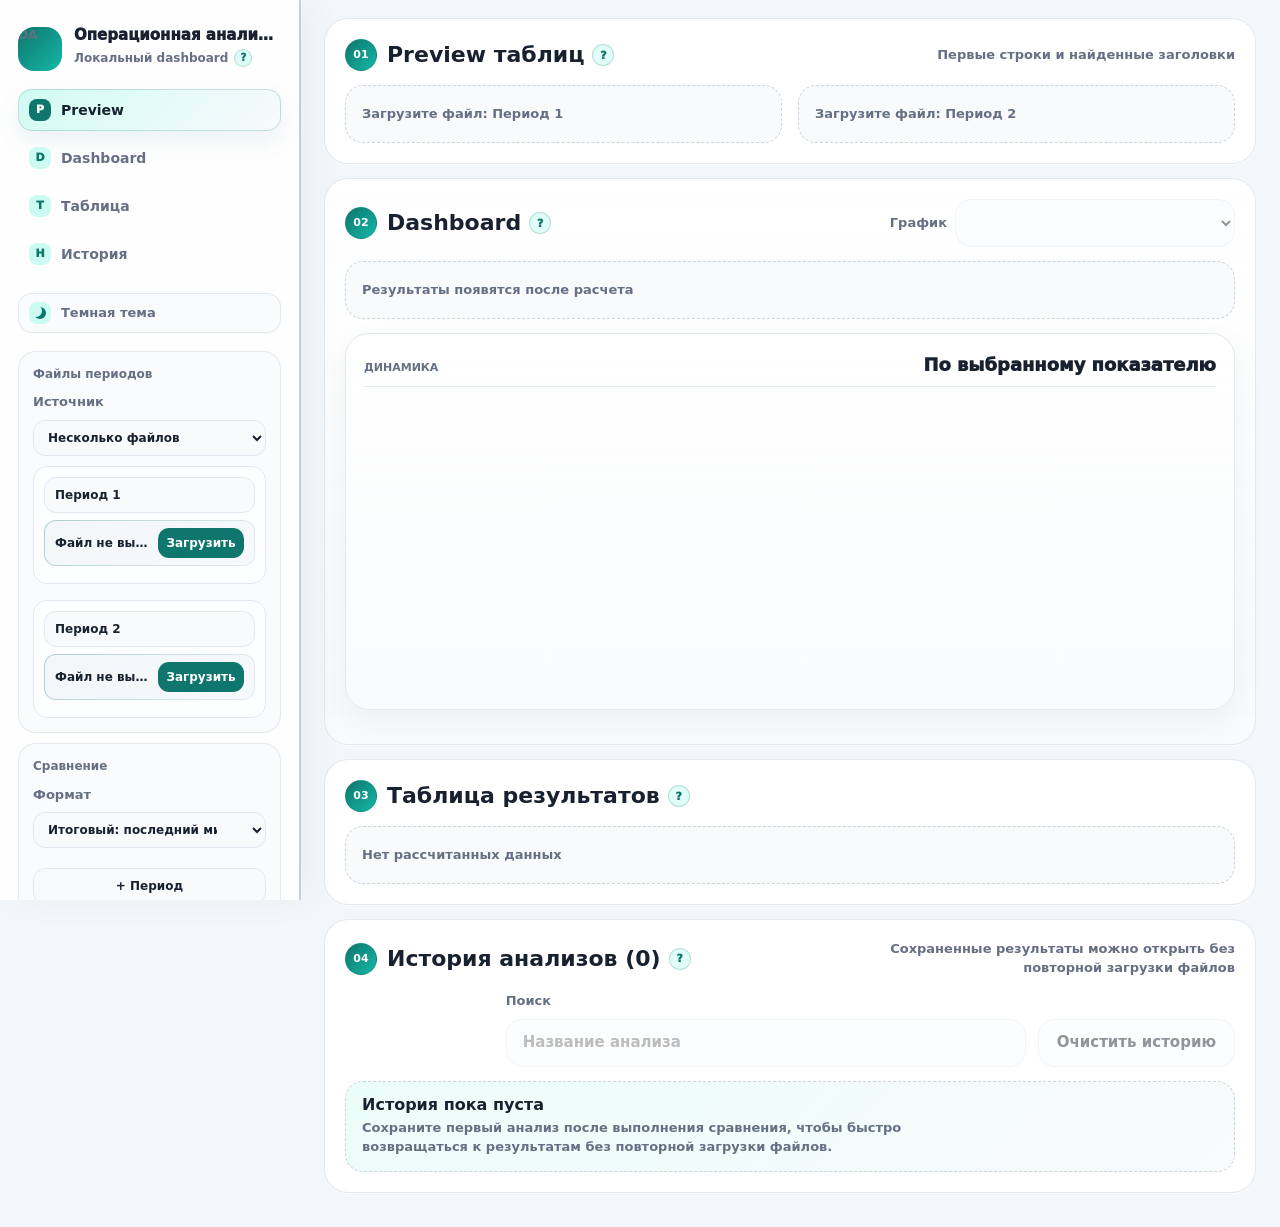
==== commit bc6b2858: "feat(comparison): добавил ручной выбор периодов Добавлен режим сравнения "Выбрать периоды вручную", " ====
--- a/index.html
+++ b/index.html
@@ -96,8 +96,10 @@
               <select id="comparisonModeSelect">
                 <option value="endpoint">Итоговый: последний минус первый</option>
                 <option value="sequential">Последовательный: каждый к предыдущему</option>
+                <option value="manual">Выбрать периоды вручную</option>
               </select>
             </label>
+            <div id="comparisonPairBuilder" class="comparison-pair-builder" hidden></div>
             <button id="addPeriodButton" class="button button-secondary" type="button">+ Период</button>
           </section>
 
@@ -157,6 +159,9 @@
               <input id="globalDepartmentSearch" type="text" placeholder="Любое поле строки" autocomplete="off" disabled />
             </label>
             <div id="globalFilterStatus" class="filter-status">Фильтры появятся после расчета</div>
+            <button id="applyGlobalFiltersButton" class="button button-primary" type="button" disabled>
+              Отфильтровать
+            </button>
             <button id="resetGlobalFiltersButton" class="button button-secondary" type="button" disabled>
               Сбросить фильтры
             </button>
--- a/style.css
+++ b/style.css
@@ -452,6 +452,46 @@
   gap: 8px;
 }
 
+.comparison-pair-builder {
+  display: grid;
+  gap: 8px;
+}
+
+.comparison-pair-list {
+  display: grid;
+  gap: 8px;
+}
+
+.comparison-pair-row {
+  position: relative;
+  display: grid;
+  gap: 7px;
+  min-width: 0;
+  padding: 10px;
+  border: 1px solid rgba(226, 232, 240, 0.86);
+  border-radius: 14px;
+  background: rgba(255, 255, 255, 0.58);
+}
+
+.comparison-pair-row__title {
+  color: var(--text-secondary);
+  font-size: 11px;
+  font-weight: 900;
+}
+
+.comparison-pair-row .icon-button {
+  position: absolute;
+  top: 8px;
+  right: 8px;
+  width: 24px;
+  min-width: 24px;
+  height: 24px;
+  min-height: 24px;
+  border-radius: 9px;
+  font-size: 16px;
+  line-height: 1;
+}
+
 .filter-status {
   min-height: 34px;
   padding: 8px 10px;
@@ -616,6 +656,25 @@
   display: none;
 }
 
+.single-file-mode-note {
+  display: grid;
+  gap: 5px;
+  padding: 10px;
+  border: 1px dashed rgba(15, 118, 110, 0.24);
+  border-radius: 14px;
+  background: var(--card-soft);
+  color: var(--text-secondary);
+  font-size: 12px;
+  font-weight: 760;
+  line-height: 1.35;
+}
+
+.single-file-mode-note strong {
+  color: var(--text);
+  font-size: 12px;
+  font-weight: 850;
+}
+
 .sidebar-mapping-card {
   gap: 9px;
   overflow: hidden;
@@ -2119,6 +2178,13 @@
   background: var(--success);
 }
 
+.quality-item.neutral,
+.warning-item.neutral {
+  border-color: var(--border);
+  background: var(--card-soft);
+  color: var(--text-secondary);
+}
+
 .dashboard-layout {
   grid-template-columns: 1fr;
   gap: 14px;
@@ -2635,6 +2701,7 @@
 html.theme-dark .modal-close,
 html.theme-dark .file-drop,
 html.theme-dark .metric-row,
+html.theme-dark .comparison-pair-row,
 html.theme-dark .metric-name strong {
   border-color: var(--border);
   background: rgba(15, 20, 27, 0.86);
@@ -2664,6 +2731,11 @@
 html.theme-dark .sidebar-upload-card .file-drop,
 html.theme-dark .sidebar-upload-card .file-drop:hover {
   border-color: var(--border);
+  background: rgba(15, 20, 27, 0.86);
+}
+
+html.theme-dark .single-file-mode-note {
+  border-color: rgba(148, 163, 184, 0.22);
   background: rgba(15, 20, 27, 0.86);
 }
 
@@ -2747,6 +2819,13 @@
   border-color: rgba(251, 191, 36, 0.24);
   background: rgba(251, 191, 36, 0.12);
   color: #fcd34d;
+}
+
+html.theme-dark .quality-item.neutral,
+html.theme-dark .warning-item.neutral {
+  border-color: var(--border);
+  background: rgba(17, 24, 33, 0.86);
+  color: var(--text-secondary);
 }
 
 html.theme-dark .data-quality-inline.error,
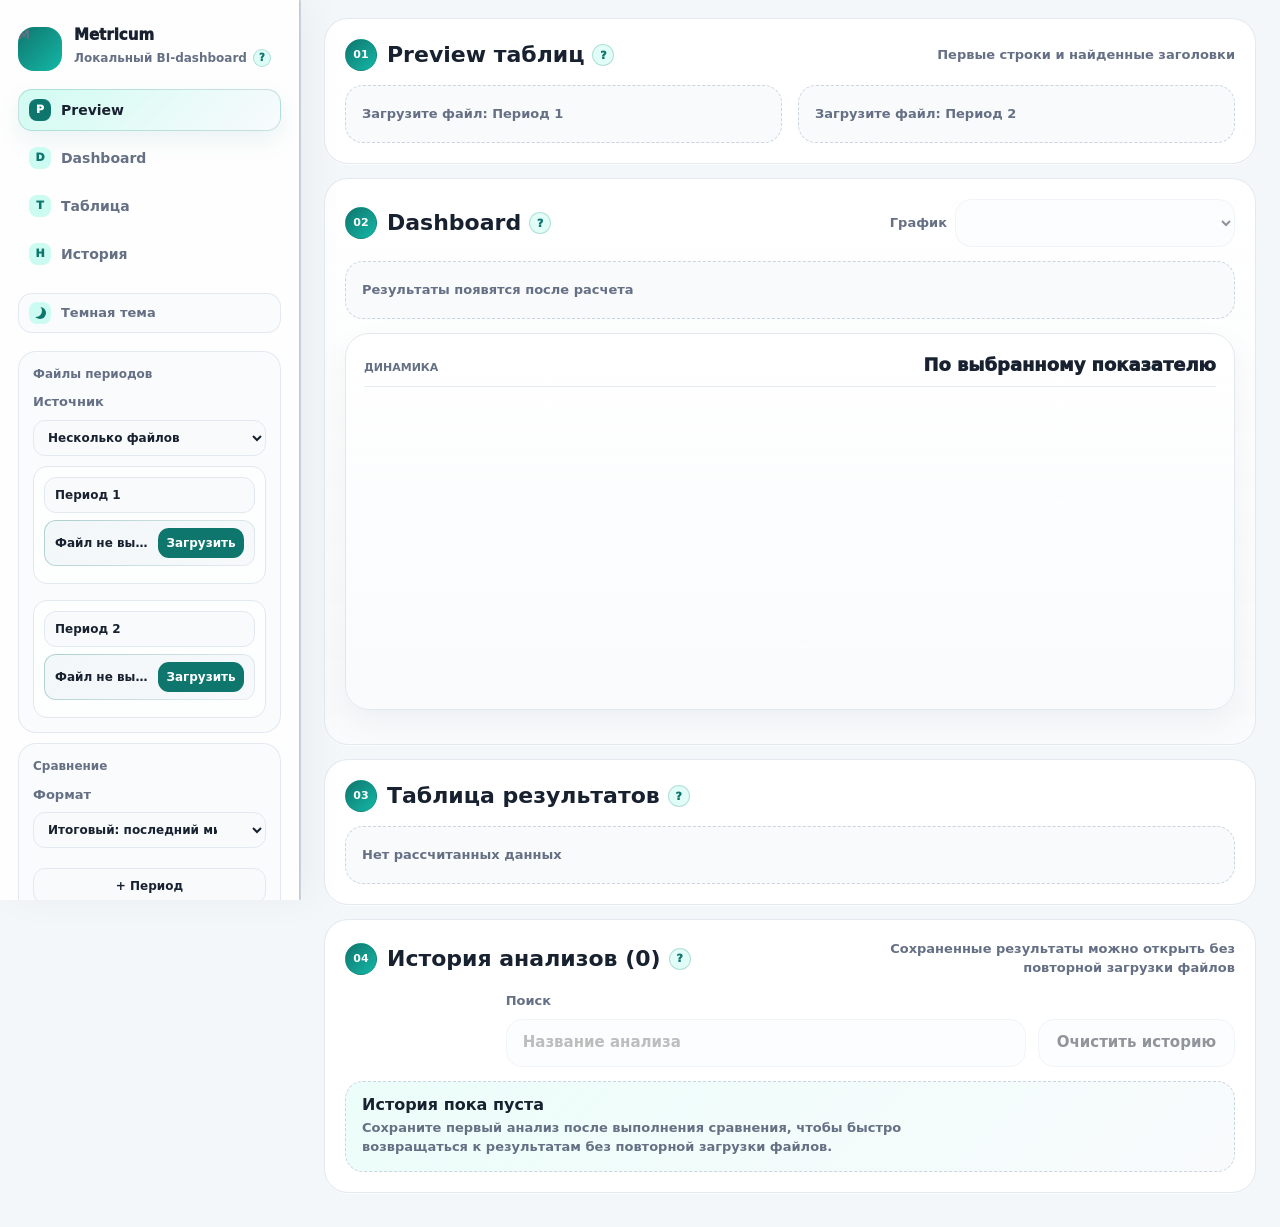
==== commit 777bfe6c: "chore(brand): переименовал проект в Metricum Обновлены название вкладки, бренд в sidebar, README и а" ====
--- a/index.html
+++ b/index.html
@@ -3,7 +3,11 @@
   <head>
     <meta charset="UTF-8" />
     <meta name="viewport" content="width=device-width, initial-scale=1.0" />
-    <title>Операционная аналитика</title>
+    <title>Metricum</title>
+    <link rel="icon" type="image/png" sizes="16x16" href="./assets/icons/favicon-16.png" />
+    <link rel="icon" type="image/png" sizes="32x32" href="./assets/icons/favicon-32.png" />
+    <link rel="icon" type="image/png" sizes="192x192" href="./assets/icons/icon-192.png" />
+    <link rel="apple-touch-icon" sizes="180x180" href="./assets/icons/apple-touch-icon.png" />
     <script>
       (function () {
         try {
@@ -37,15 +41,15 @@
     <div class="app-layout">
       <aside class="app-sidebar" aria-label="Навигация по приложению">
         <div class="sidebar-brand">
-          <span class="brand-mark">OA</span>
+          <span class="brand-mark">M</span>
           <div>
-            <strong>Операционная аналитика</strong>
+            <strong>Metricum</strong>
             <span class="sidebar-brand__meta">
-              <span>Локальный dashboard</span>
+              <span>Локальный BI-dashboard</span>
               <button class="sidebar-info-button" type="button" aria-label="О приложении">
                 ?
                 <span class="sidebar-info-tooltip" role="tooltip">
-                  Сравнивайте показатели между несколькими Excel-периодами без загрузки данных в сеть.
+                  Локальный BI-dashboard для сравнения периодов и анализа динамики показателей.
                 </span>
               </button>
             </span>
@@ -150,10 +154,11 @@
                 <input id="globalDeltaMaxFilter" type="text" inputmode="decimal" placeholder="10" disabled />
               </label>
             </div>
-            <label class="field sidebar-field">
+            <div class="field sidebar-field autocomplete-field">
               <span>Сотрудник / объект</span>
-              <input id="globalObjectSearch" type="text" placeholder="Имя, логин, команда" autocomplete="off" disabled />
-            </label>
+              <input id="globalObjectSearch" type="text" placeholder="Имя, логин, команда" autocomplete="off" aria-autocomplete="list" aria-expanded="false" aria-controls="globalObjectSuggestions" disabled />
+              <div id="globalObjectSuggestions" class="autocomplete-list" role="listbox" hidden></div>
+            </div>
             <label class="field sidebar-field">
               <span>Подразделение</span>
               <input id="globalDepartmentSearch" type="text" placeholder="Любое поле строки" autocomplete="off" disabled />
--- a/style.css
+++ b/style.css
@@ -452,6 +452,71 @@
   gap: 8px;
 }
 
+.autocomplete-field {
+  position: relative;
+}
+
+.autocomplete-list {
+  position: absolute;
+  z-index: 45;
+  top: calc(100% + 6px);
+  left: 0;
+  right: 0;
+  display: grid;
+  gap: 4px;
+  max-height: 240px;
+  padding: 6px;
+  border: 1px solid rgba(226, 232, 240, 0.96);
+  border-radius: 14px;
+  background: rgba(255, 255, 255, 0.98);
+  box-shadow: 0 18px 40px rgba(24, 33, 47, 0.12);
+  overflow: auto;
+}
+
+.autocomplete-list[hidden] {
+  display: none;
+}
+
+.autocomplete-item {
+  display: grid;
+  gap: 2px;
+  width: 100%;
+  padding: 8px 10px;
+  border: 0;
+  border-radius: 10px;
+  background: transparent;
+  color: var(--text);
+  font: inherit;
+  text-align: left;
+  cursor: pointer;
+}
+
+.autocomplete-item:hover,
+.autocomplete-item.is-active {
+  background: rgba(204, 251, 241, 0.72);
+}
+
+.autocomplete-item__label {
+  overflow: hidden;
+  font-size: 12px;
+  font-weight: 850;
+  line-height: 1.25;
+  text-overflow: ellipsis;
+  white-space: nowrap;
+}
+
+.autocomplete-item__hint,
+.autocomplete-empty {
+  color: var(--text-secondary);
+  font-size: 11px;
+  font-weight: 760;
+  line-height: 1.3;
+}
+
+.autocomplete-empty {
+  padding: 8px 10px;
+}
+
 .comparison-pair-builder {
   display: grid;
   gap: 8px;
@@ -2657,6 +2722,7 @@
 html.theme-dark .theme-toggle,
 html.theme-dark .empty-state,
 html.theme-dark .filter-status,
+html.theme-dark .autocomplete-list,
 html.theme-dark .data-quality-inline.neutral,
 html.theme-dark .table-meta,
 html.theme-dark .history-empty-card,
@@ -2693,6 +2759,19 @@
   border-color: rgba(20, 184, 166, 0.34);
   background: linear-gradient(135deg, rgba(20, 184, 166, 0.18), rgba(17, 24, 33, 0.96));
   box-shadow: none;
+}
+
+html.theme-dark .autocomplete-list {
+  box-shadow: 0 18px 40px rgba(0, 0, 0, 0.26);
+}
+
+html.theme-dark .autocomplete-item {
+  color: var(--text);
+}
+
+html.theme-dark .autocomplete-item:hover,
+html.theme-dark .autocomplete-item.is-active {
+  background: rgba(20, 184, 166, 0.18);
 }
 
 html.theme-dark select,
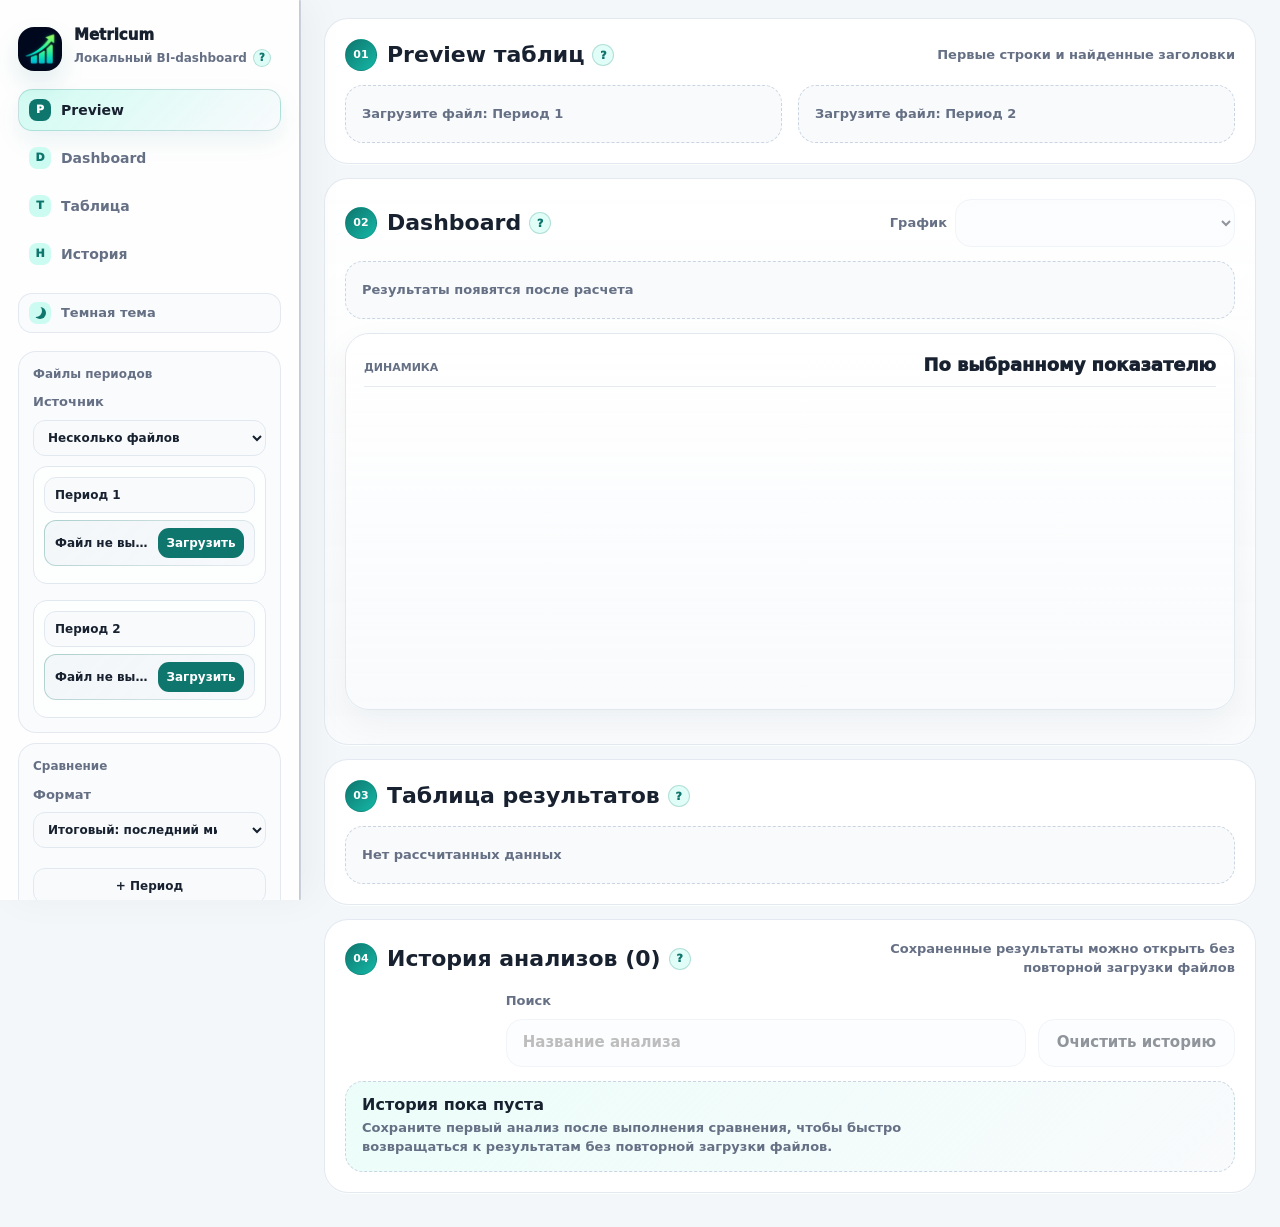
==== commit adc4f590: "style(sidebar): сделал блок отчета компактнее Кнопки CSV, Excel и сохранения анализа выровнены в одн" ====
--- a/index.html
+++ b/index.html
@@ -11,7 +11,9 @@
     <script>
       (function () {
         try {
-          if (localStorage.getItem("operationalAnalytics.theme") === "dark") {
+          const theme = localStorage.getItem("metricum.theme") || localStorage.getItem("operational" + "Analytics.theme");
+
+          if (theme === "dark") {
             document.documentElement.classList.add("theme-dark");
           }
         } catch (_error) {}
@@ -31,6 +33,7 @@
     <script src="./src/exporters.js" defer></script>
     <script src="./src/charts.js" defer></script>
     <script src="./src/ui.js" defer></script>
+    <script src="./src/filtersController.js" defer></script>
     <script src="./src/motion.js" defer></script>
     <script src="./src/navigation.js" defer></script>
     <script src="./src/sidebarResize.js" defer></script>
@@ -41,7 +44,9 @@
     <div class="app-layout">
       <aside class="app-sidebar" aria-label="Навигация по приложению">
         <div class="sidebar-brand">
-          <span class="brand-mark">M</span>
+          <span class="brand-mark" aria-hidden="true">
+            <img src="./assets/icons/icon-192.png" alt="" />
+          </span>
           <div>
             <strong>Metricum</strong>
             <span class="sidebar-brand__meta">
@@ -172,17 +177,21 @@
             </button>
           </section>
 
-          <section class="sidebar-control-card" aria-label="Действия с отчетом">
+          <section class="sidebar-control-card sidebar-report-card" aria-label="Действия с отчетом">
             <span class="sidebar-panel__label">Отчет</span>
-            <div class="results-actions sidebar-actions">
+            <div class="results-actions sidebar-actions sidebar-report-actions">
               <button id="exportCsvButton" class="button button-secondary" type="button" disabled>
                 CSV
               </button>
               <button id="exportExcelButton" class="button button-secondary" type="button" disabled>
                 Excel
               </button>
-              <button id="saveAnalysisButton" class="button button-secondary" type="button" disabled>
-                Сохранить анализ
+              <button id="saveAnalysisButton" class="button button-secondary button-icon-only" type="button" aria-label="Сохранить анализ" title="Сохранить анализ" disabled>
+                <svg class="button-icon" viewBox="0 0 24 24" aria-hidden="true" focusable="false">
+                  <path d="M5 3h12l2 2v16H5V3Z"></path>
+                  <path d="M8 3v6h8V3"></path>
+                  <path d="M8 15h8v6H8v-6Z"></path>
+                </svg>
               </button>
             </div>
           </section>
--- a/style.css
+++ b/style.css
@@ -172,11 +172,16 @@
   width: 44px;
   height: 44px;
   border-radius: 16px;
-  background: linear-gradient(135deg, var(--primary), var(--primary-bright));
-  color: #ffffff;
-  font-size: 13px;
-  font-weight: 950;
-  letter-spacing: 0.02em;
+  background: rgba(15, 23, 42, 0.04);
+  box-shadow: 0 12px 26px rgba(15, 118, 110, 0.12);
+  overflow: hidden;
+}
+
+.brand-mark img {
+  display: block;
+  width: 100%;
+  height: 100%;
+  object-fit: cover;
 }
 
 .sidebar-brand strong,
@@ -1820,6 +1825,43 @@
   flex: none;
 }
 
+.sidebar-report-card {
+  gap: 8px;
+  padding: 12px;
+}
+
+.sidebar-report-actions {
+  grid-template-columns: repeat(3, minmax(0, 1fr));
+  gap: 6px;
+}
+
+.results-actions.sidebar-actions.sidebar-report-actions .button {
+  display: inline-flex;
+  align-items: center;
+  justify-content: center;
+  min-width: 0;
+  min-height: 34px;
+  padding: 7px 8px;
+  border-radius: 12px;
+  font-size: 11px;
+  line-height: 1;
+  white-space: nowrap;
+}
+
+.button-icon-only {
+  aspect-ratio: auto;
+}
+
+.button-icon {
+  width: 16px;
+  height: 16px;
+  fill: none;
+  stroke: currentColor;
+  stroke-width: 2;
+  stroke-linecap: round;
+  stroke-linejoin: round;
+}
+
 .history-layout {
   grid-template-columns: 1fr;
 }
@@ -2687,6 +2729,11 @@
 
 html.theme-dark .app-sidebar {
   box-shadow: 12px 0 36px rgba(0, 0, 0, 0.22);
+}
+
+html.theme-dark .brand-mark {
+  background: rgba(255, 255, 255, 0.04);
+  box-shadow: 0 12px 26px rgba(0, 0, 0, 0.24);
 }
 
 html.theme-dark .help-button,
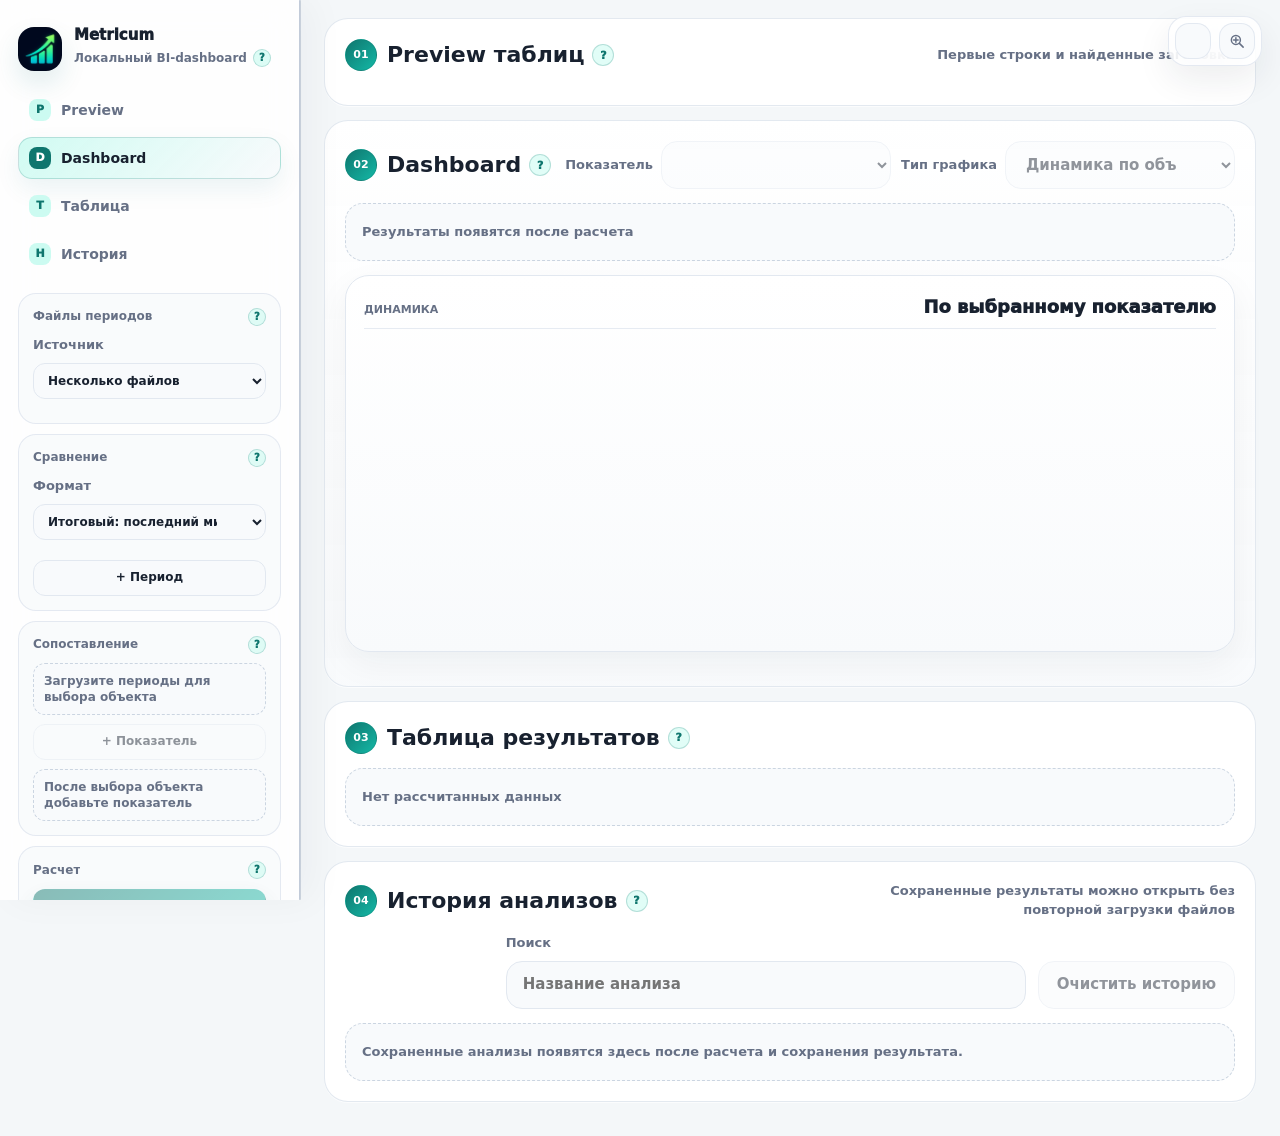
==== commit 404c1e30: "feat(processing): добавил индикатор этапов обработки В sidebar добавлен общий индикатор обработки дл" ====
--- a/index.html
+++ b/index.html
@@ -15,6 +15,13 @@
 
           if (theme === "dark") {
             document.documentElement.classList.add("theme-dark");
+          }
+
+          const zoom = Number(localStorage.getItem("metricum.zoom"));
+          const zoomConfirmed = localStorage.getItem("metricum.zoomConfirmed") === "true";
+
+          if (zoomConfirmed && Number.isFinite(zoom) && zoom >= 25 && zoom <= 500) {
+            document.documentElement.style.setProperty("--ui-zoom", String(zoom / 100));
           }
         } catch (_error) {}
       })();
@@ -41,6 +48,54 @@
     <script src="./main.js" defer></script>
   </head>
   <body>
+    <div class="app-preferences" aria-label="Настройки интерфейса">
+      <button id="themeToggle" class="theme-toggle preference-button" type="button" aria-pressed="false" aria-label="Включить темную тему" title="Включить темную тему">
+        <svg class="theme-icon theme-icon--moon" viewBox="0 0 24 24" aria-hidden="true" focusable="false">
+          <path d="M21 13.2A8 8 0 1 1 10.8 3a6.4 6.4 0 0 0 10.2 10.2Z"></path>
+        </svg>
+        <svg class="theme-icon theme-icon--sun" viewBox="0 0 24 24" aria-hidden="true" focusable="false">
+          <circle cx="12" cy="12" r="4"></circle>
+          <path d="M12 2v2.2"></path>
+          <path d="M12 19.8V22"></path>
+          <path d="m4.9 4.9 1.6 1.6"></path>
+          <path d="m17.5 17.5 1.6 1.6"></path>
+          <path d="M2 12h2.2"></path>
+          <path d="M19.8 12H22"></path>
+          <path d="m4.9 19.1 1.6-1.6"></path>
+          <path d="m17.5 6.5 1.6-1.6"></path>
+        </svg>
+      </button>
+      <div class="zoom-control">
+        <button id="zoomToggle" class="preference-button zoom-toggle" type="button" aria-haspopup="menu" aria-expanded="false" aria-label="Масштаб интерфейса" title="Масштаб интерфейса">
+          <svg class="preference-icon" viewBox="0 0 24 24" aria-hidden="true" focusable="false">
+            <circle cx="10.5" cy="10.5" r="6"></circle>
+            <path d="m15.2 15.2 5 5"></path>
+            <path d="M10.5 7.5v6"></path>
+            <path d="M7.5 10.5h6"></path>
+          </svg>
+        </button>
+        <div id="zoomMenu" class="zoom-menu" role="menu" aria-label="Масштаб интерфейса" hidden>
+          <button class="zoom-option" type="button" role="menuitemradio" data-zoom-option="25" aria-checked="false">25%</button>
+          <button class="zoom-option" type="button" role="menuitemradio" data-zoom-option="33" aria-checked="false">33%</button>
+          <button class="zoom-option" type="button" role="menuitemradio" data-zoom-option="50" aria-checked="false">50%</button>
+          <button class="zoom-option" type="button" role="menuitemradio" data-zoom-option="67" aria-checked="false">67%</button>
+          <button class="zoom-option" type="button" role="menuitemradio" data-zoom-option="75" aria-checked="false">75%</button>
+          <button class="zoom-option" type="button" role="menuitemradio" data-zoom-option="80" aria-checked="false">80%</button>
+          <button class="zoom-option" type="button" role="menuitemradio" data-zoom-option="90" aria-checked="false">90%</button>
+          <button class="zoom-option" type="button" role="menuitemradio" data-zoom-option="100" aria-checked="true">100%</button>
+          <button class="zoom-option" type="button" role="menuitemradio" data-zoom-option="110" aria-checked="false">110%</button>
+          <button class="zoom-option" type="button" role="menuitemradio" data-zoom-option="125" aria-checked="false">125%</button>
+          <button class="zoom-option" type="button" role="menuitemradio" data-zoom-option="150" aria-checked="false">150%</button>
+          <button class="zoom-option" type="button" role="menuitemradio" data-zoom-option="175" aria-checked="false">175%</button>
+          <button class="zoom-option" type="button" role="menuitemradio" data-zoom-option="200" aria-checked="false">200%</button>
+          <button class="zoom-option" type="button" role="menuitemradio" data-zoom-option="250" aria-checked="false">250%</button>
+          <button class="zoom-option" type="button" role="menuitemradio" data-zoom-option="300" aria-checked="false">300%</button>
+          <button class="zoom-option" type="button" role="menuitemradio" data-zoom-option="400" aria-checked="false">400%</button>
+          <button class="zoom-option" type="button" role="menuitemradio" data-zoom-option="500" aria-checked="false">500%</button>
+        </div>
+      </div>
+    </div>
+
     <div class="app-layout">
       <aside class="app-sidebar" aria-label="Навигация по приложению">
         <div class="sidebar-brand">
@@ -80,14 +135,17 @@
           </a>
         </nav>
 
-        <button id="themeToggle" class="theme-toggle" type="button" aria-pressed="false">
-          <span class="theme-toggle__icon" aria-hidden="true"></span>
-          <span id="themeToggleLabel">Темная тема</span>
-        </button>
-
         <div class="sidebar-control-stack" aria-label="Управление анализом">
           <section class="sidebar-control-card sidebar-upload-card" aria-label="Файлы периодов">
-            <span class="sidebar-panel__label">Файлы периодов</span>
+            <div class="sidebar-panel-heading">
+              <span class="sidebar-panel__label">Файлы периодов</span>
+              <button class="sidebar-help-button" type="button" aria-label="Подсказка: файлы периодов">
+                ?
+                <span class="sidebar-help-tooltip" role="tooltip">
+                  Выберите режим загрузки: несколько файлов или один файл с колонкой периода. Затем загрузите исходные Excel, CSV или TSV-выгрузки.
+                </span>
+              </button>
+            </div>
             <label class="field sidebar-field">
               <span>Источник</span>
               <select id="periodSourceModeSelect">
@@ -99,7 +157,15 @@
           </section>
 
           <section class="sidebar-control-card" aria-label="Настройки сравнения">
-            <span class="sidebar-panel__label">Сравнение</span>
+            <div class="sidebar-panel-heading">
+              <span class="sidebar-panel__label">Сравнение</span>
+              <button class="sidebar-help-button" type="button" aria-label="Подсказка: сравнение">
+                ?
+                <span class="sidebar-help-tooltip" role="tooltip">
+                  Выберите, как сравнивать периоды: первый с последним, каждый период с предыдущим или вручную заданные пары.
+                </span>
+              </button>
+            </div>
             <label class="field sidebar-field">
               <span>Формат</span>
               <select id="comparisonModeSelect">
@@ -113,7 +179,15 @@
           </section>
 
           <section id="mapperSection" class="sidebar-control-card sidebar-mapping-card" aria-label="Сопоставление колонок">
-            <span class="sidebar-panel__label">Сопоставление</span>
+            <div class="sidebar-panel-heading">
+              <span class="sidebar-panel__label">Сопоставление</span>
+              <button class="sidebar-help-button" type="button" aria-label="Подсказка: сопоставление колонок">
+                ?
+                <span class="sidebar-help-tooltip" role="tooltip">
+                  Укажите колонку с объектом сравнения: сотрудником, логином, командой или подразделением. Затем добавьте показатели для анализа.
+                </span>
+              </button>
+            </div>
             <div id="mapperControls" class="mapper-controls">
               <div class="empty-state">Загрузите периоды для выбора объекта</div>
             </div>
@@ -130,17 +204,34 @@
           </section>
 
           <section class="sidebar-control-card" aria-label="Расчет и проверки">
-            <span class="sidebar-panel__label">Расчет</span>
+            <div class="sidebar-panel-heading">
+              <span class="sidebar-panel__label">Расчет</span>
+              <button class="sidebar-help-button" type="button" aria-label="Подсказка: расчет">
+                ?
+                <span class="sidebar-help-tooltip" role="tooltip">
+                  Запустите сравнение после загрузки файлов и выбора колонок. Ниже появятся предупреждения по пропускам, дублям и качеству данных.
+                </span>
+              </button>
+            </div>
             <button id="analyzeButton" class="button button-primary" type="button" disabled>
               Сравнить
             </button>
+            <div id="processingStatus" class="processing-status" role="status" aria-live="polite" hidden></div>
             <div id="warningsPanel" class="data-quality-inline" data-variant="inline-quality">
               Проверок пока нет
             </div>
           </section>
 
           <section class="sidebar-control-card sidebar-filter-card" aria-label="Глобальные фильтры">
-            <span class="sidebar-panel__label">Фильтры</span>
+            <div class="sidebar-panel-heading">
+              <span class="sidebar-panel__label">Фильтры</span>
+              <button class="sidebar-help-button" type="button" aria-label="Подсказка: фильтры">
+                ?
+                <span class="sidebar-help-tooltip" role="tooltip">
+                  Ограничьте результаты после расчета: оставьте только улучшения, ухудшения, нужный диапазон динамики или конкретный объект.
+                </span>
+              </button>
+            </div>
             <label class="field sidebar-field">
               <span>Динамика графика</span>
               <select id="globalImpactFilter" disabled>
@@ -178,7 +269,15 @@
           </section>
 
           <section class="sidebar-control-card sidebar-report-card" aria-label="Действия с отчетом">
-            <span class="sidebar-panel__label">Отчет</span>
+            <div class="sidebar-panel-heading">
+              <span class="sidebar-panel__label">Отчет</span>
+              <button class="sidebar-help-button" type="button" aria-label="Подсказка: отчет">
+                ?
+                <span class="sidebar-help-tooltip" role="tooltip">
+                  Скачайте результат в CSV или Excel. Кнопка с дискетой сохраняет анализ в историю браузера без исходных файлов.
+                </span>
+              </button>
+            </div>
             <div class="results-actions sidebar-actions sidebar-report-actions">
               <button id="exportCsvButton" class="button button-secondary" type="button" disabled>
                 CSV
@@ -228,20 +327,31 @@
               <h2 id="dashboardTitle">Dashboard</h2>
               <button class="help-button" type="button" aria-label="Подсказка: dashboard">
                 ?
-                <span class="help-tooltip" role="tooltip">Здесь показана сводка по расчету: ключевые числа, график, лучшая и худшая динамика. График можно переключать по показателям.</span>
-              </button>
-            </div>
-          </div>
-          <label class="field field-inline">
-            <span>График</span>
-            <select id="chartMetricSelect" disabled></select>
-          </label>
+                <span class="help-tooltip" role="tooltip">Здесь показана сводка по расчету: ключевые числа, график, лучшая и худшая динамика. Можно переключать показатель и тип визуализации.</span>
+              </button>
+            </div>
+          </div>
+          <div class="chart-controls">
+            <label class="field field-inline">
+              <span>Показатель</span>
+              <select id="chartMetricSelect" disabled></select>
+            </label>
+            <label class="field field-inline">
+              <span>Тип графика</span>
+              <select id="chartTypeSelect" disabled>
+                <option value="bar-horizontal">Динамика по объектам</option>
+                <option value="bar-vertical">Вертикальные столбцы</option>
+                <option value="line-trend">Тренд по периодам</option>
+                <option value="doughnut-impact">Структура изменений</option>
+              </select>
+            </label>
+          </div>
         </div>
         <div id="summaryCards" class="summary-grid empty-state">Результаты появятся после расчета</div>
         <div class="chart-panel">
           <div class="chart-panel__header">
             <span>Динамика</span>
-            <strong>По выбранному показателю</strong>
+            <strong id="chartTitle">По выбранному показателю</strong>
           </div>
           <canvas id="deltaChart" height="120"></canvas>
         </div>
--- a/style.css
+++ b/style.css
@@ -20,6 +20,7 @@
   --sidebar-width: 300px;
   --sidebar-min-width: 250px;
   --sidebar-max-width: 420px;
+  --ui-zoom: 1;
   --ease: 0.16s ease;
   --ease-premium: cubic-bezier(0.22, 1, 0.36, 1);
 }
@@ -87,6 +88,7 @@
 
 .app-layout {
   min-height: 100vh;
+  zoom: var(--ui-zoom);
 }
 
 body.is-sidebar-resizing,
@@ -339,63 +341,130 @@
   color: #ffffff;
 }
 
-.theme-toggle {
+.app-preferences {
+  position: fixed;
+  top: 16px;
+  right: 18px;
+  z-index: 38;
   display: flex;
   align-items: center;
-  gap: 10px;
-  min-width: 0;
-  min-height: 40px;
-  padding: 8px 10px;
+  gap: 8px;
+  padding: 6px;
+  border: 1px solid rgba(226, 232, 240, 0.92);
+  border-radius: 18px;
+  background: rgba(255, 255, 255, 0.82);
+  box-shadow: 0 14px 34px rgba(24, 33, 47, 0.08);
+  backdrop-filter: blur(18px);
+  cursor: grab;
+  touch-action: none;
+  user-select: none;
+}
+
+.app-preferences.is-dragging {
+  cursor: grabbing;
+  transition: none;
+}
+
+.app-preferences.is-dragging .preference-button {
+  pointer-events: none;
+}
+
+.preference-button {
+  display: inline-grid;
+  place-items: center;
+  width: 36px;
+  height: 36px;
+  padding: 0;
   border: 1px solid rgba(226, 232, 240, 0.92);
   border-radius: 14px;
-  background: rgba(248, 250, 252, 0.82);
-  color: var(--text-secondary);
-  font-size: 13px;
-  font-weight: 850;
+  background: var(--card-soft);
+  color: var(--text-secondary);
   cursor: pointer;
 }
 
-.theme-toggle:hover,
-.theme-toggle:focus-visible {
+.preference-button:hover,
+.preference-button:focus-visible {
   transform: translateY(-1px);
   border-color: rgba(15, 118, 110, 0.24);
+  background: var(--card);
+  color: var(--text);
+  box-shadow: 0 10px 24px rgba(24, 33, 47, 0.08);
+  outline: none;
+}
+
+.theme-icon,
+.preference-icon {
+  width: 18px;
+  height: 18px;
+  fill: none;
+  stroke: currentColor;
+  stroke-width: 2;
+  stroke-linecap: round;
+  stroke-linejoin: round;
+}
+
+.theme-icon {
+  display: none;
+}
+
+.theme-toggle[data-theme="light"] .theme-icon--moon,
+.theme-toggle[data-theme="dark"] .theme-icon--sun {
+  display: block;
+}
+
+.zoom-control {
+  position: relative;
+}
+
+.zoom-menu {
+  position: absolute;
+  top: calc(100% + 8px);
+  right: 0;
+  display: grid;
+  gap: 4px;
+  min-width: 118px;
+  max-height: min(360px, calc(100vh - 92px));
+  padding: 6px;
+  border: 1px solid rgba(226, 232, 240, 0.92);
+  border-radius: 16px;
+  background: rgba(255, 255, 255, 0.96);
+  box-shadow: 0 18px 44px rgba(24, 33, 47, 0.12);
+  backdrop-filter: blur(18px);
+  overflow-y: auto;
+  overscroll-behavior: contain;
+  scrollbar-width: thin;
+  cursor: default;
+}
+
+.zoom-menu[hidden] {
+  display: none;
+}
+
+.zoom-option {
+  min-height: 34px;
+  padding: 8px 10px;
+  border: 0;
+  border-radius: 12px;
+  background: transparent;
+  color: var(--text-secondary);
+  font-size: 12px;
+  font-weight: 850;
+  text-align: center;
+  cursor: pointer;
+}
+
+.zoom-option:hover,
+.zoom-option:focus-visible {
   background: var(--card-soft);
   color: var(--text);
   outline: none;
 }
 
-.theme-toggle__icon {
-  position: relative;
-  display: inline-grid;
-  flex: 0 0 auto;
-  place-items: center;
-  width: 22px;
-  height: 22px;
-  border-radius: 8px;
+.zoom-option[aria-checked="true"] {
   background: var(--primary-soft);
   color: var(--primary);
 }
 
-.theme-toggle__icon::before {
-  content: "";
-  width: 12px;
-  height: 12px;
-  border-radius: 50%;
-  background: transparent;
-  box-shadow: inset -4px -2px 0 0 currentColor;
-}
-
-.theme-toggle[data-theme="dark"] .theme-toggle__icon::before {
-  width: 10px;
-  height: 10px;
-  background: currentColor;
-  box-shadow:
-    0 -6px 0 -4px currentColor,
-    0 6px 0 -4px currentColor,
-    6px 0 0 -4px currentColor,
-    -6px 0 0 -4px currentColor;
-}
-
 .sidebar-control-stack {
   display: grid;
   gap: 10px;
@@ -403,6 +472,7 @@
 }
 
 .sidebar-control-card {
+  position: relative;
   display: grid;
   gap: 10px;
   min-width: 0;
@@ -888,6 +958,96 @@
   font-weight: 850;
 }
 
+.sidebar-panel-heading {
+  position: relative;
+  display: flex;
+  align-items: center;
+  justify-content: space-between;
+  gap: 8px;
+  min-width: 0;
+}
+
+.sidebar-panel-heading .sidebar-panel__label {
+  min-width: 0;
+  overflow: hidden;
+  text-overflow: ellipsis;
+  white-space: nowrap;
+}
+
+.sidebar-help-button {
+  position: relative;
+  z-index: 20;
+  display: inline-grid;
+  flex: 0 0 auto;
+  place-items: center;
+  width: 18px;
+  height: 18px;
+  padding: 0;
+  border: 1px solid rgba(15, 118, 110, 0.22);
+  border-radius: 50%;
+  background: rgba(204, 251, 241, 0.58);
+  color: var(--primary);
+  font-size: 10px;
+  font-weight: 950;
+  line-height: 1;
+  cursor: help;
+}
+
+.sidebar-help-button:hover,
+.sidebar-help-button:focus-visible {
+  transform: translateY(-1px);
+  border-color: rgba(15, 118, 110, 0.34);
+  background: var(--primary-soft);
+  box-shadow: 0 8px 18px rgba(15, 118, 110, 0.1);
+  outline: none;
+}
+
+.sidebar-help-tooltip {
+  position: absolute;
+  top: calc(100% + 9px);
+  right: 0;
+  z-index: 80;
+  width: min(250px, calc(var(--sidebar-width) - 56px));
+  max-width: calc(100vw - 40px);
+  padding: 10px 12px;
+  border: 1px solid rgba(226, 232, 240, 0.95);
+  border-radius: 14px;
+  background: var(--card);
+  box-shadow: 0 16px 34px rgba(24, 33, 47, 0.13);
+  color: var(--text-secondary);
+  font-size: 12px;
+  font-weight: 750;
+  line-height: 1.4;
+  opacity: 0;
+  pointer-events: none;
+  text-align: left;
+  transform: translateY(-4px);
+  white-space: normal;
+  transition:
+    opacity 180ms var(--ease-premium),
+    transform 180ms var(--ease-premium);
+}
+
+.sidebar-help-tooltip::before {
+  content: "";
+  position: absolute;
+  top: -6px;
+  right: 8px;
+  width: 10px;
+  height: 10px;
+  border-left: 1px solid rgba(226, 232, 240, 0.95);
+  border-top: 1px solid rgba(226, 232, 240, 0.95);
+  background: var(--card);
+  transform: rotate(45deg);
+}
+
+.sidebar-help-button:hover .sidebar-help-tooltip,
+.sidebar-help-button:focus .sidebar-help-tooltip,
+.sidebar-help-button:focus-visible .sidebar-help-tooltip {
+  opacity: 1;
+  transform: translateY(0);
+}
+
 .app-header {
   display: grid;
   grid-template-columns: minmax(0, 1fr);
@@ -1154,6 +1314,18 @@
   text-align: right;
 }
 
+.chart-controls {
+  display: flex;
+  flex-wrap: wrap;
+  justify-content: flex-end;
+  gap: 10px;
+  min-width: min(100%, 560px);
+}
+
+.chart-controls .field-inline {
+  grid-template-columns: auto minmax(170px, 230px);
+}
+
 .upload-grid,
 .preview-grid {
   grid-template-columns: repeat(2, minmax(0, 1fr));
@@ -2131,6 +2303,67 @@
   box-shadow: 0 10px 24px rgba(24, 33, 47, 0.05);
 }
 
+.processing-status {
+  display: flex;
+  align-items: center;
+  gap: 10px;
+  min-height: 44px;
+  padding: 10px 12px;
+  border: 1px solid rgba(20, 184, 166, 0.24);
+  border-radius: 14px;
+  background: rgba(204, 251, 241, 0.5);
+  color: var(--text-secondary);
+  font-size: 12px;
+  font-weight: 750;
+}
+
+.processing-status[hidden] {
+  display: none;
+}
+
+.processing-status > span:not(.processing-spinner) {
+  display: grid;
+  gap: 1px;
+  min-width: 0;
+}
+
+.processing-status strong {
+  overflow: hidden;
+  color: var(--text);
+  font-size: 12px;
+  font-weight: 900;
+  line-height: 1.15;
+  text-overflow: ellipsis;
+  white-space: nowrap;
+}
+
+.processing-status small {
+  overflow: hidden;
+  color: inherit;
+  font-size: 11px;
+  font-weight: 760;
+  line-height: 1.2;
+  text-overflow: ellipsis;
+  white-space: nowrap;
+}
+
+.processing-spinner {
+  display: inline-block;
+  flex: 0 0 auto;
+  width: 14px;
+  height: 14px;
+  border: 2px solid rgba(20, 184, 166, 0.22);
+  border-top-color: var(--primary);
+  border-radius: 50%;
+  animation: processing-spin 700ms linear infinite;
+}
+
+@keyframes processing-spin {
+  to {
+    transform: rotate(360deg);
+  }
+}
+
 .data-quality-inline.ok {
   border-color: #bbf7d0;
   background: #f0fdf4;
@@ -2721,7 +2954,8 @@
 html.theme-dark .history-card,
 html.theme-dark .modal-card,
 html.theme-dark .help-tooltip,
-html.theme-dark .sidebar-info-tooltip {
+html.theme-dark .sidebar-info-tooltip,
+html.theme-dark .sidebar-help-tooltip {
   border-color: var(--border);
   background: rgba(23, 29, 38, 0.88);
   color: var(--text);
@@ -2737,7 +2971,8 @@
 }
 
 html.theme-dark .help-button,
-html.theme-dark .sidebar-info-button {
+html.theme-dark .sidebar-info-button,
+html.theme-dark .sidebar-help-button {
   border-color: rgba(45, 212, 191, 0.28);
   background: rgba(20, 184, 166, 0.14);
   color: var(--primary-bright);
@@ -2746,20 +2981,24 @@
 html.theme-dark .help-button:hover,
 html.theme-dark .help-button:focus-visible,
 html.theme-dark .sidebar-info-button:hover,
-html.theme-dark .sidebar-info-button:focus-visible {
+html.theme-dark .sidebar-info-button:focus-visible,
+html.theme-dark .sidebar-help-button:hover,
+html.theme-dark .sidebar-help-button:focus-visible {
   border-color: rgba(45, 212, 191, 0.42);
   background: rgba(20, 184, 166, 0.22);
   box-shadow: 0 10px 24px rgba(20, 184, 166, 0.12);
   color: #5eead4;
 }
 
-html.theme-dark .help-tooltip {
+html.theme-dark .help-tooltip,
+html.theme-dark .sidebar-help-tooltip {
   border-color: var(--border);
   background: var(--card);
   color: var(--text-secondary);
 }
 
-html.theme-dark .help-tooltip::before {
+html.theme-dark .help-tooltip::before,
+html.theme-dark .sidebar-help-tooltip::before {
   border-color: var(--border);
   background: var(--card);
 }
@@ -2767,6 +3006,9 @@
 html.theme-dark .sidebar-control-card,
 html.theme-dark .sidebar-panel,
 html.theme-dark .theme-toggle,
+html.theme-dark .app-preferences,
+html.theme-dark .preference-button,
+html.theme-dark .zoom-menu,
 html.theme-dark .empty-state,
 html.theme-dark .filter-status,
 html.theme-dark .autocomplete-list,
@@ -2781,8 +3023,14 @@
   color: var(--text-secondary);
 }
 
+html.theme-dark .app-preferences {
+  box-shadow: 0 14px 34px rgba(0, 0, 0, 0.22);
+}
+
 html.theme-dark .sidebar-link:hover,
 html.theme-dark .sidebar-link:focus-visible,
+html.theme-dark .preference-button:hover,
+html.theme-dark .preference-button:focus-visible,
 html.theme-dark .button-secondary:hover:not(:disabled),
 html.theme-dark .history-card:hover,
 html.theme-dark .preview-panel:hover,
@@ -2793,6 +3041,12 @@
   border-color: rgba(148, 163, 184, 0.34);
   background: rgba(23, 29, 38, 0.96);
   box-shadow: 0 12px 28px rgba(0, 0, 0, 0.18);
+}
+
+html.theme-dark .zoom-option:hover,
+html.theme-dark .zoom-option:focus-visible {
+  background: rgba(23, 29, 38, 0.96);
+  color: var(--text);
 }
 
 html.theme-dark .preview-panel.empty-state:hover,
@@ -2945,6 +3199,17 @@
   border-color: rgba(251, 191, 36, 0.24);
   background: rgba(251, 191, 36, 0.12);
   color: #fcd34d;
+}
+
+html.theme-dark .processing-status {
+  border-color: rgba(20, 184, 166, 0.28);
+  background: rgba(20, 184, 166, 0.12);
+  color: var(--text-secondary);
+}
+
+html.theme-dark .processing-spinner {
+  border-color: rgba(45, 212, 191, 0.2);
+  border-top-color: var(--primary-bright);
 }
 
 html.theme-dark .quality-item.neutral,
@@ -3111,9 +3376,10 @@
     white-space: nowrap;
   }
 
-  .theme-toggle {
-    grid-column: 1 / -1;
-    width: min(100%, 220px);
+  .app-preferences {
+    top: 10px;
+    right: 12px;
+    padding: 5px;
   }
 
   .sidebar-control-stack {
@@ -3179,6 +3445,7 @@
   .chart-panel canvas {
     height: 272px !important;
   }
+
 }
 
 @media (max-width: 760px) {
@@ -3202,9 +3469,20 @@
 
   .sidebar-brand,
   .sidebar-nav,
-  .theme-toggle,
   .sidebar-control-stack {
     grid-column: 1;
+  }
+
+  .app-preferences {
+    right: 10px;
+    gap: 6px;
+    border-radius: 16px;
+  }
+
+  .preference-button {
+    width: 34px;
+    height: 34px;
+    border-radius: 13px;
   }
 
   .sidebar-control-stack {
@@ -3376,6 +3654,16 @@
     width: 100%;
   }
 
+  .chart-controls {
+    justify-content: stretch;
+    width: 100%;
+  }
+
+  .chart-controls .field-inline {
+    grid-template-columns: 1fr;
+    flex: 1 1 180px;
+  }
+
   .period-toolbar,
   .action-row,
   .metric-toolbar {
